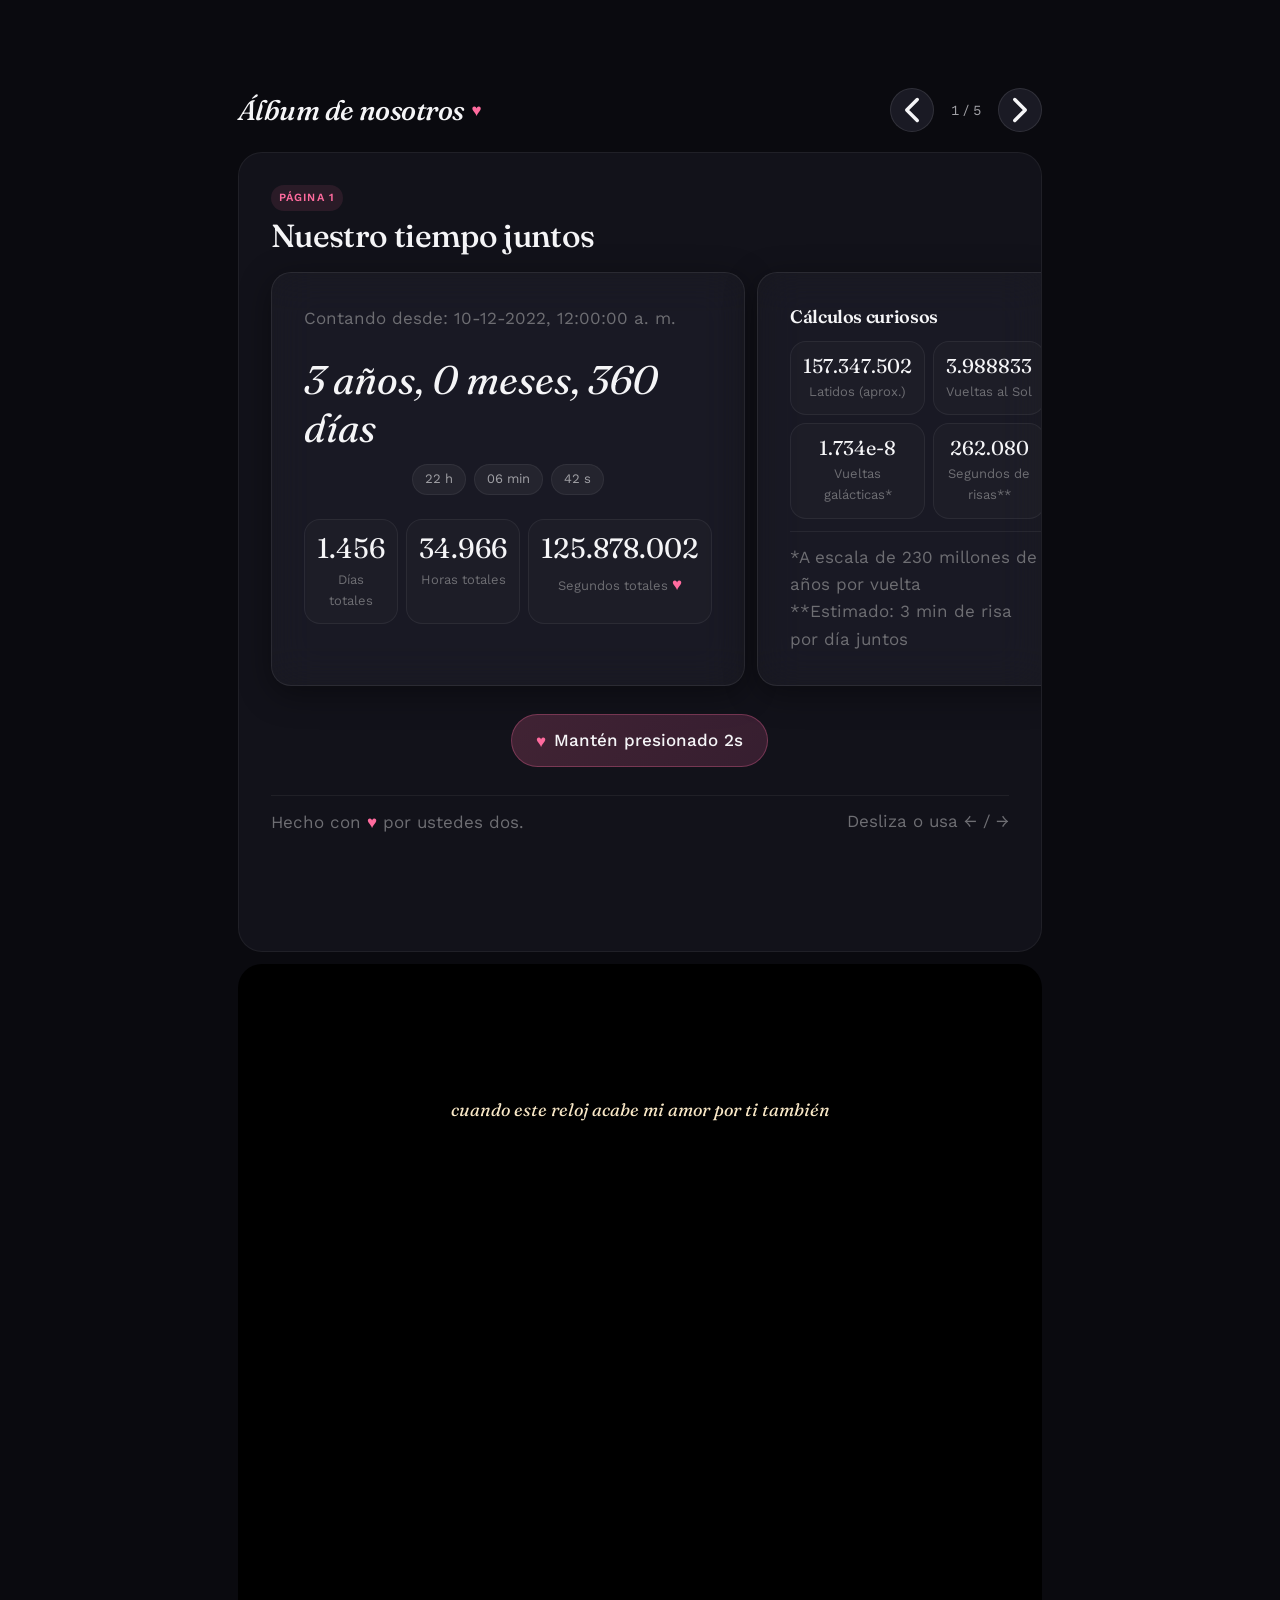
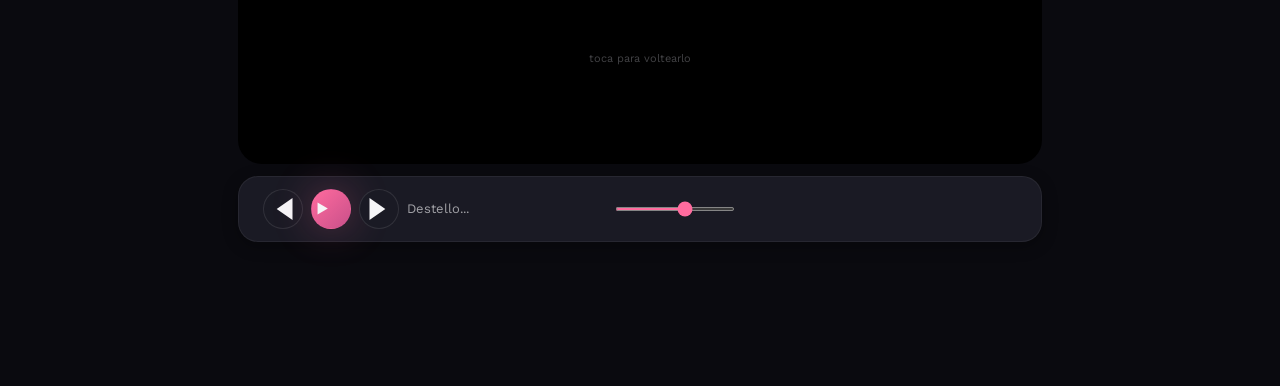
==== index.html @ 4891b89c "New" ====
<!doctype html>
<html lang="es">
<head>
  <meta charset="utf-8" />
  <meta name="viewport" content="width=device-width,initial-scale=1,viewport-fit=cover, user-scalable=no" />
  <meta name="theme-color" content="#0b0b10" />
  <meta name="apple-mobile-web-app-capable" content="yes" />
  <meta name="apple-mobile-web-app-status-bar-style" content="black-translucent" />
  <title>Álbum ♥ — Nosotros</title>
  <link rel="preconnect" href="https://fonts.googleapis.com">
  <link rel="preconnect" href="https://fonts.gstatic.com" crossorigin>
  <link href="https://fonts.googleapis.com/css2?family=Fraunces:ital,opsz,wght@0,9..144,300..700;1,9..144,300..700&family=Work+Sans:wght@300;400;500;600;700&display=swap" rel="stylesheet">
  <meta name="description" content="Álbum romántico interactivo: contador, te amo en muchos idiomas, estrellas fugaces, viaje cósmico y un reloj de arena infinito." />
  <link rel="stylesheet" href="css/style.css">
</head>
<body>
  <div class="app">
    <header class="header">
      <h1 class="header__title">Álbum de nosotros <span class="heart">♥</span></h1>
      <div class="header__nav">
        <button class="btn-icon" id="prev" aria-label="Página anterior">
          <svg viewBox="0 0 24 24" fill="none" stroke="currentColor" stroke-width="2" stroke-linecap="round" stroke-linejoin="round">
            <path d="M15 18l-6-6 6-6"/>
          </svg>
        </button>
        <span class="header__page" id="pager">1 / 5</span>
        <button class="btn-icon" id="next" aria-label="Página siguiente">
          <svg viewBox="0 0 24 24" fill="none" stroke="currentColor" stroke-width="2" stroke-linecap="round" stroke-linejoin="round">
            <path d="M9 18l6-6-6-6"/>
          </svg>
        </button>
      </div>
    </header>

    <section class="page page--active" data-page="1">
      <div class="page__content">
        <div class="page__header">
          <span class="page__badge">Página 1</span>
          <h2 class="page__heading">Nuestro tiempo juntos</h2>
        </div>

        <div class="grid grid--2">
          <div class="card card--glass card--counter">
            <div class="muted" id="since"></div>
            <div class="counter-display">
              <div class="counter-main">
                <span class="counter-number" id="line">—</span>
                <div class="counter-units" id="units"></div>
              </div>
            </div>
            <div class="stats-grid stats-grid--3">
              <div class="stat-card">
                <div class="stat-value" id="totalDays">—</div>
                <div class="stat-label">Días totales</div>
              </div>
              <div class="stat-card">
                <div class="stat-value" id="totalHours">—</div>
                <div class="stat-label">Horas totales</div>
              </div>
              <div class="stat-card">
                <div class="stat-value" id="totalSeconds">—</div>
                <div class="stat-label">Segundos totales <span class="heart">♥</span></div>
              </div>
            </div>
          </div>

          <div class="card card--glass">
            <h3 class="card__title">Cálculos curiosos</h3>
            <div class="stats-grid stats-grid--2">
              <div class="stat-card">
                <div class="stat-value stat-value--small" id="heartBeats">—</div>
                <div class="stat-label">Latidos (aprox.)</div>
              </div>
              <div class="stat-card">
                <div class="stat-value stat-value--small" id="earthOrbits">—</div>
                <div class="stat-label">Vueltas al Sol</div>
              </div>
              <div class="stat-card">
                <div class="stat-value stat-value--small" id="galaxyOrbit">—</div>
                <div class="stat-label">Vueltas galácticas*</div>
              </div>
              <div class="stat-card">
                <div class="stat-value stat-value--small" id="laughSeconds">—</div>
                <div class="stat-label">Segundos de risas**</div>
              </div>
            </div>
            <div class="card__footnote">
              <small class="muted">*A escala de 230 millones de años por vuelta</small><br>
              <small class="muted">**Estimado: 3 min de risa por día juntos</small>
            </div>
          </div>
        </div>

        <div class="secret-btn-wrapper">
          <button id="secretHeart" class="btn btn--secret">
            <span class="heart">♥</span>
            <span>Mantén presionado 2s</span>
          </button>
        </div>

        <div class="page__footer">
          <div>Hecho con <span class="heart">♥</span> por ustedes dos.</div>
          <div class="muted">Desliza o usa ← / →</div>
        </div>
      </div>
    </section>

    <div id="loveLetterModal" class="modal" aria-hidden="true" role="dialog" aria-modal="true">
      <div class="modal__backdrop" data-close></div>
      <div class="modal__dialog modal__dialog--letter" role="document">
        <button class="modal__close btn-icon" data-close aria-label="Cerrar">
          <svg viewBox="0 0 24 24" fill="none" stroke="currentColor" stroke-width="2" stroke-linecap="round" stroke-linejoin="round">
            <path d="M18 6L6 18M6 6l12 12"/>
          </svg>
        </button>
        <h2 class="modal__title">Para ti</h2>
        <div class="modal__paper modal__paper--glass">
          <p id="loveLetterText"></p>
        </div>
      </div>
    </div>

    <section class="page" data-page="2">
      <div class="page__content page__content--pastel">
        <div class="page__header">
          <span class="page__badge">Página 2</span>
          <h2 class="page__heading">Te amo en muchos idiomas <span class="heart">♥</span></h2>
        </div>

        <div class="p2-controls">
          <button class="btn btn--rain" id="toggleRain">
            <svg class="btn-icon__svg" viewBox="0 0 24 24" fill="none" stroke="currentColor" stroke-width="2" stroke-linecap="round" stroke-linejoin="round">
              <path d="M12 3s6 6.5 6 10.5a6 6 0 1 1-12 0C6 9.5 12 3 12 3z"/>
            </svg>
            <span id="toggleRainLabel">Lluvia de "Te amo"</span>
          </button>
        </div>

        <div class="visualizer" id="viz">
          <canvas id="vizCanvas"></canvas>
        </div>

        <div class="love-grid" id="loveGrid"></div>

        <h3 class="section-heading">Razones por las que te amo</h3>
        <div class="reasons-grid" id="reasons"></div>

        <div class="page__footer page__footer--centered">
          <div class="muted">Toca tarjetas para descubrir razones</div>
          <div class="muted">Siguiente → sorpresa</div>
        </div>
      </div>
    </section>

    <section class="page page--cosmic" data-page="3">
      <canvas id="scene"></canvas>
      <div class="cosmic-overlay">
        <div class="cosmic-text" id="overlayText"></div>
      </div>
      <div class="cosmic-tools">
        <button class="btn-icon btn-icon--ghost" id="btnShot" aria-label="Capturar imagen">
          <svg viewBox="0 0 24 24" fill="none" stroke="currentColor" stroke-width="2" stroke-linecap="round" stroke-linejoin="round">
            <path d="M4 8h3l1.5-2h7L17 8h3a1 1 0 0 1 1 1v9a1 1 0 0 1-1 1H4a1 1 0 0 1-1-1V9a1 1 0 0 1 1-1z"/>
            <circle cx="12" cy="13" r="3.4"/>
          </svg>
        </button>
        <button class="btn-icon btn-icon--ghost" id="btnQR" aria-label="Mostrar código QR">
          <svg viewBox="0 0 24 24" fill="none" stroke="currentColor" stroke-width="2" stroke-linecap="round" stroke-linejoin="round">
            <rect x="3" y="3" width="7" height="7" rx="1"/>
            <rect x="14" y="3" width="7" height="7" rx="1"/>
            <rect x="3" y="14" width="7" height="7" rx="1"/>
            <path d="M14 14h3v3h-3zM20 14v3M14 20h3M20 20v.01"/>
          </svg>
        </button>
      </div>
      <div class="easter-egg">
        <input id="secretWord" placeholder="palabra secreta" class="easter-input" />
        <button class="btn-icon btn-icon--ghost" id="setSecret" aria-label="Activar palabra secreta">
          <svg viewBox="0 0 24 24" fill="none" stroke="currentColor" stroke-width="2" stroke-linecap="round" stroke-linejoin="round">
            <path d="M12 2v4M12 18v4M2 12h4M18 12h4M5 5l2.8 2.8M16.2 16.2 19 19M19 5l-2.8 2.8M7.8 16.2 5 19"/>
          </svg>
        </button>
      </div>
    </section>

    <div id="qrModal" class="modal" aria-hidden="true" role="dialog" aria-modal="true">
      <div class="modal__backdrop" data-close></div>
      <div class="modal__dialog modal__dialog--qr" role="document">
        <button class="modal__close btn-icon" data-close aria-label="Cerrar">
          <svg viewBox="0 0 24 24" fill="none" stroke="currentColor" stroke-width="2" stroke-linecap="round" stroke-linejoin="round">
            <path d="M18 6L6 18M6 6l12 12"/>
          </svg>
        </button>
        <h2 class="modal__title">Comparte este amor <span class="heart">♥</span></h2>
        <img id="qrImg" alt="Código QR" class="qr-image" />
        <div class="muted qr-url" id="qrUrl"></div>
        <button class="btn btn--copy" id="copyUrl">
          <svg class="btn-icon__svg" viewBox="0 0 24 24" fill="none" stroke="currentColor" stroke-width="2" stroke-linecap="round" stroke-linejoin="round">
            <rect x="9" y="9" width="12" height="12" rx="2"/>
            <path d="M5 15V5a2 2 0 0 1 2-2h10"/>
          </svg>
          Copiar enlace
        </button>
      </div>
    </div>

    <section class="page page--hourglass" data-page="4">
      <div class="hourglass-container" id="hourglass">
        <canvas id="hgCanvas"></canvas>
        <div class="hourglass-shine"></div>
        <div class="hourglass-text hourglass-text--top">cuando este reloj acabe mi amor por ti también</div>
        <div class="hourglass-text hourglass-text--bottom" id="hgMsg2">…nunca, porque este reloj nunca parará</div>
        <div class="hourglass-hint">toca para voltearlo</div>
      </div>
    </section>

    <section class="page" data-page="5">
      <div class="page__content page__content--final">
        <div class="page__header">
          <span class="page__badge">Página 5</span>
          <h2 class="page__heading">Un mensaje para ti</h2>
        </div>
        <div class="final-card">
          <div class="final-card__content">
            <p class="final-message">Hay momentos en los que el cansancio parece ganar y el camino se siente demasiado cuesta arriba. Cuando estés en uno de esos días, lee esto: todo el esfuerzo que estás invirtiendo ahora está construyendo a la persona que serás mañana. Las tormentas y los días pesados no están ahí para detenerte, sino para demostrarte de qué estás hecha. Tómate un respiro si lo necesitas, respira profundo, pero no dejes de avanzar. Confía en tu proceso; tienes una capacidad inmensa para lograr lo que te propongas.</p>
          </div>
          <div class="final-card__actions">
            <button class="btn btn--secret" id="secretHeartFinal">
              <span class="heart">♥</span>
              <span>Volver al inicio</span>
            </button>
          </div>
        </div>
        <div class="page__footer page__footer--centered">
          <div class="muted">Este mensaje es para ti</div>
        </div>
      </div>
    </section>

    <div id="finalMessageModal" class="modal" aria-hidden="true" role="dialog" aria-modal="true">
      <div class="modal__backdrop" data-close></div>
      <div class="modal__dialog modal__dialog--final" role="document">
        <button class="modal__close btn-icon" data-close aria-label="Cerrar">
          <svg viewBox="0 0 24 24" fill="none" stroke="currentColor" stroke-width="2" stroke-linecap="round" stroke-linejoin="round">
            <path d="M18 6L6 18M6 6l12 12"/>
          </svg>
        </button>
        <h2 class="modal__title">Mensaje especial</h2>
        <div class="modal__paper modal__paper--final">
          <p id="finalMessageText"></p>
        </div>
        <div class="modal__actions">
          <button class="btn btn--secret" data-close>
            <span class="heart">♥</span>
            <span>Cerrar</span>
          </button>
        </div>
      </div>
    </div>

    <div id="player" class="player">
      <button class="btn-icon btn-icon--player" id="prevTrack" aria-label="Pista anterior">
        <svg viewBox="0 0 24 24" fill="currentColor" stroke="none">
          <path d="M6 5v14M18 5 8 12l10 7V5z"/>
        </svg>
      </button>
      <button class="btn-icon btn-icon--player btn-icon--play" id="playPause" aria-label="Reproducir"></button>
      <button class="btn-icon btn-icon--player" id="nextTrack" aria-label="Pista siguiente">
        <svg viewBox="0 0 24 24" fill="currentColor" stroke="none">
          <path d="M18 5v14M6 5l10 7-10 7V5z"/>
        </svg>
      </button>
      <span id="nowPlaying" class="player__track"></span>
      <input id="vol" type="range" min="0" max="1" step="0.01" value="0.6" aria-label="Volumen" class="player__volume" />
    </div>
  </div>

  <script src="js/app.js"></script>
</body>
</html>
---- css/style.css ----
:root {
  --bg-primary: #0a0a0f;
  --bg-secondary: #12121a;
  --bg-elevated: #1a1a24;
  --bg-card: rgba(255, 255, 255, 0.03);
  --border-subtle: rgba(255, 255, 255, 0.06);
  --border-medium: rgba(255, 255, 255, 0.1);
  --text-primary: #f5f5f7;
  --text-secondary: #a1a1a6;
  --text-muted: #6e6e73;
  --accent-rose: #ff6b9e;
  --accent-rose-light: #ff8db5;
  --accent-rose-dark: #c9508a;
  --accent-gold: #d6ad60;
  --accent-gold-light: #f3d88f;
  --accent-purple: #8b5cf6;
  --accent-teal: #2dd4bf;
  --pastel-rose: #f7cfe1;
  --pastel-cream: #fff6f0;
  --pastel-muted: #7b3a58;
  --glass-bg: rgba(255, 255, 255, 0.04);
  --glass-border: rgba(255, 255, 255, 0.08);
  --glass-blur: blur(20px) saturate(140%);
  --glass-shadow: 0 8px 32px rgba(0, 0, 0, 0.4);
  --font-display: 'Fraunces', 'Georgia', serif;
  --font-body: 'Work Sans', system-ui, -apple-system, sans-serif;
  --space-xs: 4px;
  --space-sm: 8px;
  --space-md: 12px;
  --space-lg: 16px;
  --space-xl: 24px;
  --space-2xl: 32px;
  --space-3xl: 48px;
  --radius-sm: 12px;
  --radius-md: 16px;
  --radius-lg: 20px;
  --radius-xl: 24px;
  --radius-full: 9999px;
  --shadow-sm: 0 2px 8px rgba(0, 0, 0, 0.2);
  --shadow-md: 0 4px 16px rgba(0, 0, 0, 0.3);
  --shadow-lg: 0 8px 32px rgba(0, 0, 0, 0.4);
  --shadow-glow-rose: 0 0 40px rgba(255, 107, 158, 0.3);
  --shadow-glow-gold: 0 0 40px rgba(214, 173, 96, 0.3);
  --ease-out-expo: cubic-bezier(0.16, 1, 0.3, 1);
  --ease-out-quint: cubic-bezier(0.22, 1, 0.36, 1);
  --ease-spring: cubic-bezier(0.34, 1.56, 0.64, 1);
  --ease-smooth: cubic-bezier(0.4, 0, 0.2, 1);
  --dur-fast: 0.15s;
  --dur-base: 0.3s;
  --dur-slow: 0.5s;
  --dur-slower: 0.7s;
  --player-h: 64px;
}

*, *::before, *::after {
  box-sizing: border-box;
  margin: 0;
  padding: 0;
}

html {
  -webkit-text-size-adjust: 100%;
  -webkit-tap-highlight-color: transparent;
  scroll-behavior: smooth;
}

body {
  font-family: var(--font-body);
  font-weight: 400;
  font-size: 16px;
  line-height: 1.6;
  color: var(--text-primary);
  background: var(--bg-primary);
  min-height: 100vh;
  min-height: 100dvh;
  overflow-x: hidden;
  -webkit-font-smoothing: antialiased;
  -moz-osx-font-smoothing: grayscale;
}

@media (prefers-reduced-motion: reduce) {
  *, *::before, *::after {
    animation-duration: 0.01ms !important;
    animation-iteration-count: 1 !important;
    transition-duration: 0.01ms !important;
  }
}

h1, h2, h3, h4, h5, h6 {
  font-family: var(--font-display);
  font-weight: 500;
  line-height: 1.3;
  letter-spacing: -0.02em;
}

h1 {
  font-size: clamp(24px, 5vw, 42px);
  font-style: italic;
}

h2 {
  font-size: clamp(22px, 4vw, 34px);
}

h3 {
  font-size: clamp(18px, 3vw, 22px);
}

p, small, button, input, span, div, li {
  font-size: clamp(15px, 2.5vw, 17px);
  font-family: var(--font-body);
  line-height: 1.6;
}

.heart {
  color: var(--accent-rose);
  font-family: var(--font-display);
}

.muted {
  color: var(--text-muted);
}

.app {
  width: 100%;
  max-width: 1200px;
  margin: 0 auto;
  padding: var(--space-lg);
  padding-bottom: calc(var(--player-h) + var(--space-lg) + env(safe-area-inset-bottom));
  display: flex;
  flex-direction: column;
  gap: var(--space-md);
  min-height: 100vh;
  min-height: 100dvh;
}

.header {
  display: flex;
  align-items: center;
  justify-content: space-between;
  padding: var(--space-sm) 0;
}

.header__title {
  font-size: clamp(20px, 4vw, 28px);
  font-style: italic;
  display: flex;
  align-items: center;
  gap: var(--space-sm);
}

.header__nav {
  display: flex;
  align-items: center;
  gap: var(--space-sm);
}

.header__page {
  color: var(--text-secondary);
  font-size: 14px;
  font-variant-numeric: tabular-nums;
  min-width: 48px;
  text-align: center;
}

.btn-icon {
  width: 44px;
  height: 44px;
  border-radius: var(--radius-full);
  border: 1px solid var(--border-medium);
  background: var(--bg-elevated);
  color: var(--text-primary);
  cursor: pointer;
  display: flex;
  align-items: center;
  justify-content: center;
  transition: transform var(--dur-fast) var(--ease-out-quint),
              background var(--dur-fast) var(--ease-out-quint),
              box-shadow var(--dur-fast) var(--ease-out-quint);
  will-change: transform;
  touch-action: manipulation;
}

.btn-icon:hover {
  transform: translateY(-2px);
  background: rgba(255, 255, 255, 0.08);
  box-shadow: var(--shadow-md);
}

.btn-icon:active {
  transform: scale(0.92);
  transition-duration: 0.08s;
}

.btn-icon--ghost {
  background: rgba(255, 255, 255, 0.06);
  border-color: rgba(255, 255, 255, 0.15);
}

.btn-icon--ghost:hover {
  background: rgba(255, 255, 255, 0.1);
}

.btn-icon--player {
  width: 40px;
  height: 40px;
}

.btn-icon__svg {
  width: 20px;
  height: 20px;
  display: block;
}

.btn-icon--play {
  background: linear-gradient(135deg, var(--accent-rose), var(--accent-rose-dark));
  border-color: transparent;
  box-shadow: var(--shadow-glow-rose);
}

.btn-icon--play::after {
  content: '';
  display: block;
  width: 20px;
  height: 20px;
}

.page {
  position: relative;
  border-radius: var(--radius-xl);
  background: var(--bg-secondary);
  border: 1px solid var(--border-subtle);
  padding: var(--space-lg);
  display: none;
  overflow: hidden;
  min-height: calc(100vh - 200px);
  min-height: calc(100dvh - 200px);
}

.page--active {
  display: block;
  animation: pageEnter var(--dur-slow) var(--ease-out-expo) forwards;
}

@keyframes pageEnter {
  from {
    opacity: 0;
    transform: translateY(12px) scale(0.98);
  }
  to {
    opacity: 1;
    transform: translateY(0) scale(1);
  }
}

.page__content {
  display: flex;
  flex-direction: column;
  gap: var(--space-lg);
  max-width: 100%;
}

.page__header {
  display: flex;
  flex-direction: column;
  gap: var(--space-xs);
}

.page__badge {
  display: inline-block;
  font-size: 11px;
  font-weight: 600;
  text-transform: uppercase;
  letter-spacing: 0.1em;
  color: var(--accent-rose);
  background: rgba(255, 107, 158, 0.1);
  padding: var(--space-xs) var(--space-sm);
  border-radius: var(--radius-full);
  width: fit-content;
}

.page__heading {
  font-size: clamp(22px, 5vw, 32px);
  font-weight: 500;
  color: var(--text-primary);
}

.page__footer {
  display: flex;
  justify-content: space-between;
  color: var(--text-muted);
  font-size: 13px;
  padding-top: var(--space-md);
  border-top: 1px solid var(--border-subtle);
}

.page__footer--centered {
  justify-content: center;
  gap: var(--space-md);
}

.grid {
  display: grid;
  gap: var(--space-md);
}

.grid--2 {
  grid-template-columns: 1fr;
}

@media (min-width: 600px) {
  .grid--2 {
    grid-template-columns: 1fr 1fr;
  }
}

.card {
  background: var(--glass-bg);
  backdrop-filter: var(--glass-blur);
  -webkit-backdrop-filter: var(--glass-blur);
  border: 1px solid var(--glass-border);
  border-radius: var(--radius-lg);
  padding: var(--space-lg);
  box-shadow: var(--glass-shadow);
}

.card--glass {
  background: rgba(255, 255, 255, 0.03);
}

.card__title {
  font-size: 18px;
  font-weight: 600;
  color: var(--text-primary);
  margin-bottom: var(--space-md);
}

.card__footnote {
  margin-top: var(--space-md);
  padding-top: var(--space-md);
  border-top: 1px solid var(--border-subtle);
}

.counter-display {
  display: flex;
  flex-direction: column;
  align-items: center;
  justify-content: center;
  padding: var(--space-xl) 0;
  min-height: 120px;
}

.counter-number {
  font-family: var(--font-display);
  font-style: italic;
  font-size: clamp(26px, 6vw, 40px);
  color: var(--text-primary);
  line-height: 1.2;
}

.counter-units {
  display: flex;
  gap: var(--space-sm);
  flex-wrap: wrap;
  justify-content: center;
  margin-top: var(--space-md);
}

.chip {
  font-variant-numeric: tabular-nums;
  font-size: 13px;
  background: rgba(255, 255, 255, 0.05);
  border: 1px solid var(--border-subtle);
  border-radius: var(--radius-full);
  padding: var(--space-xs) var(--space-md);
  color: var(--text-secondary);
}

.stats-grid {
  display: grid;
  gap: var(--space-sm);
}

.stats-grid--2 {
  grid-template-columns: 1fr 1fr;
}

.stats-grid--3 {
  grid-template-columns: 1fr 1fr 1fr;
}

@media (max-width: 400px) {
  .stats-grid--3 {
    grid-template-columns: 1fr;
  }
}

.stat-card {
  background: rgba(255, 255, 255, 0.02);
  border: 1px solid var(--border-subtle);
  border-radius: var(--radius-md);
  padding: var(--space-md);
  text-align: center;
  transition: transform var(--dur-fast) var(--ease-out-quint),
              background var(--dur-fast) var(--ease-out-quint);
}

.stat-card:hover {
  transform: translateY(-2px);
  background: rgba(255, 255, 255, 0.04);
}

.stat-value {
  font-family: var(--font-display);
  font-size: clamp(20px, 4vw, 28px);
  font-variant-numeric: tabular-nums;
  color: var(--text-primary);
  line-height: 1.2;
}

.stat-value--small {
  font-size: clamp(16px, 3vw, 20px);
}

.stat-label {
  font-size: 13px;
  color: var(--text-muted);
  margin-top: var(--space-xs);
}

.secret-btn-wrapper {
  display: flex;
  justify-content: center;
  padding: var(--space-md) 0;
}

.btn {
  border: none;
  border-radius: var(--radius-full);
  padding: var(--space-md) var(--space-xl);
  font-family: var(--font-body);
  font-weight: 500;
  font-size: 15px;
  cursor: pointer;
  display: inline-flex;
  align-items: center;
  justify-content: center;
  gap: var(--space-sm);
  transition: transform var(--dur-fast) var(--ease-out-quint),
              box-shadow var(--dur-fast) var(--ease-out-quint),
              background var(--dur-fast) var(--ease-out-quint);
  will-change: transform;
  touch-action: manipulation;
  user-select: none;
}

.btn--secret {
  background: linear-gradient(135deg, rgba(255, 107, 158, 0.2), rgba(201, 80, 138, 0.2));
  border: 1px solid rgba(255, 107, 158, 0.3);
  color: var(--text-primary);
  padding: var(--space-md) var(--space-xl);
  min-height: 48px;
}

.btn--secret:hover {
  transform: translateY(-2px);
  box-shadow: var(--shadow-glow-rose);
  background: linear-gradient(135deg, rgba(255, 107, 158, 0.3), rgba(201, 80, 138, 0.3));
}

.btn--secret:active {
  transform: scale(0.96);
  transition-duration: 0.08s;
}

.btn--rain {
  background: rgba(255, 255, 255, 0.08);
  border: 1px solid var(--border-medium);
  color: var(--pastel-muted);
  padding: var(--space-sm) var(--space-lg);
  min-height: 44px;
}

.btn--rain:hover {
  background: rgba(255, 255, 255, 0.12);
}

.btn--copy {
  background: linear-gradient(135deg, var(--accent-rose), var(--accent-rose-dark));
  color: white;
  border: none;
  padding: var(--space-sm) var(--space-lg);
  min-height: 44px;
  box-shadow: var(--shadow-glow-rose);
}

.btn--copy:hover {
  transform: translateY(-2px);
  box-shadow: 0 0 50px rgba(255, 107, 158, 0.4);
}

.modal {
  position: fixed;
  inset: 0;
  display: flex;
  align-items: center;
  justify-content: center;
  z-index: 100;
  padding: var(--space-md);
  opacity: 0;
  visibility: hidden;
  pointer-events: none;
  transition: opacity var(--dur-base) var(--ease-out-quint),
              visibility 0s linear var(--dur-base);
}

.modal.show {
  opacity: 1;
  visibility: visible;
  pointer-events: auto;
  transition: opacity var(--dur-base) var(--ease-out-quint),
              visibility 0s linear 0s;
}

.modal__backdrop {
  position: absolute;
  inset: 0;
  background: rgba(0, 0, 0, 0.7);
  backdrop-filter: blur(8px);
  -webkit-backdrop-filter: blur(8px);
}

.modal__dialog {
  position: relative;
  width: 100%;
  max-width: 420px;
  max-height: 85vh;
  max-height: 85dvh;
  overflow: auto;
  background: var(--bg-elevated);
  border: 1px solid var(--border-medium);
  border-radius: var(--radius-xl);
  padding: var(--space-xl);
  box-shadow: var(--shadow-lg);
  transform: translateY(20px) scale(0.95);
  opacity: 0;
  transition: transform var(--dur-base) var(--ease-spring),
              opacity var(--dur-base) var(--ease-out-quint);
}

.modal.show .modal__dialog {
  transform: translateY(0) scale(1);
  opacity: 1;
}

.modal__close {
  position: absolute;
  top: var(--space-md);
  right: var(--space-md);
  width: 36px;
  height: 36px;
  background: rgba(255, 255, 255, 0.05);
  border: 1px solid var(--border-subtle);
}

.modal__title {
  font-size: 26px;
  font-weight: 500;
  text-align: center;
  margin-bottom: var(--space-lg);
  padding-right: 32px;
}

.modal__paper {
  margin-top: var(--space-md);
  padding: var(--space-xl);
  color: #2a2020;
  background: linear-gradient(135deg, #fff6f0, #fce4ec);
  border-radius: var(--radius-md);
  border: 1px solid rgba(255, 255, 255, 0.5);
  box-shadow: inset 0 1px 0 rgba(255, 255, 255, 0.6),
              0 4px 20px rgba(0, 0, 0, 0.15);
  font-family: var(--font-display);
  font-size: clamp(16px, 2.5vw, 19px);
  line-height: 1.7;
}

.modal__paper p {
  white-space: pre-wrap;
}

.modal__paper--final {
  background: linear-gradient(135deg, #f0f4ff, #e8ecf8);
  border-color: rgba(139, 92, 246, 0.3);
  color: #1a1a2e;
}

.modal__actions {
  margin-top: var(--space-xl);
  display: flex;
  justify-content: center;
}

.page__content--pastel {
  background: linear-gradient(180deg, var(--pastel-rose) 0%, var(--pastel-cream) 100%);
  border-color: rgba(123, 58, 88, 0.15);
}

.page__content--pastel .page__heading {
  color: var(--pastel-muted);
}

.page__content--pastel .page__badge {
  background: rgba(123, 58, 88, 0.1);
  color: var(--pastel-muted);
}

.page__content--pastel .page__footer {
  border-color: rgba(123, 58, 88, 0.1);
}

.page__content--final {
  background: linear-gradient(180deg, var(--bg-secondary) 0%, var(--bg-primary) 100%);
  border-color: rgba(139, 92, 246, 0.2);
}

.page__content--final .page__heading {
  color: var(--accent-purple);
}

.page__content--final .page__badge {
  background: rgba(139, 92, 246, 0.15);
  color: var(--accent-purple);
}

.page__content--final .page__footer {
  border-color: rgba(139, 92, 246, 0.15);
}

.p2-controls {
  display: flex;
  justify-content: center;
  padding: var(--space-sm) 0;
}

.visualizer {
  width: 100%;
  height: 60px;
  background: rgba(255, 255, 255, 0.4);
  border-radius: var(--radius-md);
  overflow: hidden;
  border: 1px solid rgba(123, 58, 88, 0.1);
  margin: 0;
}

.visualizer canvas {
  width: 100%;
  height: 100%;
  display: block;
}

.love-grid {
  display: grid;
  gap: var(--space-sm);
  grid-template-columns: repeat(3, 1fr);
  padding: 0;
}

@media (min-width: 400px) {
  .love-grid {
    grid-template-columns: repeat(4, 1fr);
  }
}

@media (min-width: 500px) {
  .love-grid {
    grid-template-columns: repeat(6, 1fr);
  }
}

.love {
  background: rgba(255, 255, 255, 0.6);
  border: 1px solid rgba(123, 58, 88, 0.1);
  backdrop-filter: blur(4px);
  -webkit-backdrop-filter: blur(4px);
  padding: var(--space-md) var(--space-sm);
  border-radius: var(--radius-md);
  text-align: center;
  color: var(--pastel-muted);
  font-weight: 600;
  cursor: pointer;
  transition: transform var(--dur-fast) var(--ease-out-quint),
              box-shadow var(--dur-fast) var(--ease-out-quint),
              background var(--dur-fast) var(--ease-out-quint);
  will-change: transform;
  min-height: 52px;
  display: flex;
  flex-direction: column;
  align-items: center;
  justify-content: center;
  gap: 2px;
  touch-action: manipulation;
}

.love:hover {
  transform: translateY(-3px);
  box-shadow: 0 8px 20px rgba(123, 58, 88, 0.15);
  background: rgba(255, 255, 255, 0.75);
}

.love:active {
  transform: scale(0.95);
  transition-duration: 0.08s;
}

.love small {
  display: block;
  color: var(--pastel-muted);
  font-weight: 500;
  font-size: 11px;
  opacity: 0.7;
}

.section-heading {
  font-size: 18px;
  font-weight: 500;
  color: var(--pastel-muted);
  margin-top: var(--space-md);
}

.reasons-grid {
  display: grid;
  gap: var(--space-sm);
  grid-template-columns: 1fr;
  padding: 0;
}

@media (min-width: 500px) {
  .reasons-grid {
    grid-template-columns: 1fr 1fr;
  }
}

.reason {
  background: rgba(255, 255, 255, 0.7);
  border: 1px solid rgba(123, 58, 88, 0.08);
  padding: var(--space-md) var(--space-lg);
  border-radius: var(--radius-md);
  color: var(--pastel-muted);
  font-size: 15px;
  animation: reasonEnter var(--dur-base) var(--ease-out-expo) forwards;
  opacity: 0;
}

@keyframes reasonEnter {
  from {
    opacity: 0;
    transform: translateY(8px);
  }
  to {
    opacity: 1;
    transform: translateY(0);
  }
}

.rain-drop {
  position: fixed;
  top: -40px;
  z-index: 50;
  pointer-events: none;
  color: var(--pastel-muted);
  font-family: var(--font-display);
  font-style: italic;
  will-change: transform, opacity;
}

.page--cosmic {
  background: #000;
  border-color: transparent;
  padding: 0;
  overflow: hidden;
}

.page--cosmic .page__content {
  display: none;
}

#scene {
  position: absolute;
  inset: 0;
  width: 100%;
  height: 100%;
  display: block;
}

.cosmic-overlay {
  position: absolute;
  inset: 0;
  display: flex;
  align-items: center;
  justify-content: center;
  text-align: center;
  padding: var(--space-xl);
  pointer-events: none;
}

.cosmic-text {
  font-family: var(--font-display);
  font-style: italic;
  font-size: clamp(18px, 5vw, 32px);
  line-height: 1.3;
  color: white;
  text-shadow: 0 2px 20px rgba(0, 0, 0, 0.6);
  opacity: 0;
  transform: translateY(8px);
  transition: opacity var(--dur-slower) var(--ease-out-expo),
              transform var(--dur-slower) var(--ease-out-expo);
  will-change: opacity, transform;
}

.cosmic-text.show {
  opacity: 1;
  transform: translateY(0);
}

.cosmic-tools {
  position: absolute;
  right: var(--space-md);
  bottom: var(--space-md);
  display: flex;
  gap: var(--space-sm);
  z-index: 10;
}

.easter-egg {
  position: absolute;
  left: var(--space-md);
  bottom: var(--space-md);
  z-index: 10;
  display: flex;
  gap: var(--space-sm);
  align-items: center;
  max-width: 60vw;
}

.easter-input {
  font-family: var(--font-body);
  font-size: 14px;
  padding: var(--space-sm) var(--space-md);
  border-radius: var(--radius-sm);
  border: 1px solid rgba(255, 255, 255, 0.2);
  background: rgba(0, 0, 0, 0.4);
  color: white;
  width: 100px;
  min-width: 0;
  outline: none;
  transition: border-color var(--dur-fast) var(--ease-out-quint);
}

.easter-input:focus {
  border-color: var(--accent-rose);
}

.page--hourglass {
  background: #000;
  border-color: transparent;
  padding: 0;
  display: flex;
  align-items: center;
  justify-content: center;
  perspective: 1200px;
  overflow: hidden;
}

.page--hourglass .page__content {
  display: none;
}

.hourglass-container {
  position: relative;
  width: min(420px, 85vw);
  height: min(560px, 68vh);
  transform-style: preserve-3d;
  touch-action: manipulation;
  cursor: pointer;
  transform: rotateX(0deg) rotateZ(0deg) translate3d(0, 0, 0) scale(1);
  transition: transform 0.85s var(--ease-spring);
  will-change: transform;
}

.hourglass-container.pulse {
  transform: rotateX(0deg) rotateZ(0deg) translate3d(0, 0, 0) scale(1.02);
}

.hourglass-shine {
  position: absolute;
  inset: -10%;
  pointer-events: none;
  overflow: hidden;
  border-radius: var(--radius-xl);
}

.hourglass-shine::before {
  content: '';
  position: absolute;
  top: 0;
  left: -60%;
  width: 60%;
  height: 100%;
  background: linear-gradient(120deg, transparent 0%, rgba(255, 255, 255, 0.25) 45%, transparent 100%);
  mix-blend-mode: soft-light;
  animation: shineSweep 8s var(--ease-in-out-quint) infinite;
  will-change: transform;
}

@keyframes shineSweep {
  from { transform: translate3d(0, 0, 0); }
  to { transform: translate3d(280%, 0, 0); }
}

.hourglass-text {
  position: absolute;
  width: 100%;
  text-align: center;
  left: 0;
  padding: 0 var(--space-lg);
  font-family: var(--font-display);
  font-style: italic;
  font-size: clamp(14px, 3vw, 18px);
  pointer-events: none;
}

.hourglass-text--top {
  top: 12px;
  color: #f8e7c6;
  text-shadow: 0 2px 12px rgba(0, 0, 0, 0.6);
}

.hourglass-text--bottom {
  bottom: 12px;
  color: #f8e7c6;
  text-shadow: 0 2px 12px rgba(0, 0, 0, 0.6);
  opacity: 0;
  transform: translateY(6px);
  transition: opacity var(--dur-slower) var(--ease-out-expo),
              transform var(--dur-slower) var(--ease-out-expo);
  will-change: opacity, transform;
}

.hourglass-text--bottom.show {
  opacity: 1;
  transform: translateY(0);
}

.hourglass-hint {
  position: absolute;
  left: 50%;
  bottom: -24px;
  transform: translateX(-50%);
  font-size: 11px;
  color: var(--text-muted);
  white-space: nowrap;
  opacity: 0.6;
  pointer-events: none;
}

.player {
  display: flex;
  align-items: center;
  gap: var(--space-sm);
  background: var(--bg-elevated);
  border: 1px solid var(--border-subtle);
  border-radius: var(--radius-full);
  padding: var(--space-sm) var(--space-md);
  box-shadow: var(--shadow-md);
}

.player__track {
  flex: 1;
  min-width: 0;
  max-width: 120px;
  overflow: hidden;
  text-overflow: ellipsis;
  white-space: nowrap;
  font-size: 13px;
  color: var(--text-secondary);
}

.player__volume {
  width: 80px;
  accent-color: var(--accent-rose);
  cursor: pointer;
  height: 4px;
}

.final-card {
  background: var(--glass-bg);
  backdrop-filter: var(--glass-blur);
  -webkit-backdrop-filter: var(--glass-blur);
  border: 1px solid rgba(139, 92, 246, 0.2);
  border-radius: var(--radius-xl);
  padding: var(--space-2xl);
  box-shadow: var(--glass-shadow), 0 0 60px rgba(139, 92, 246, 0.1);
  max-width: 700px;
  margin: 0 auto;
  width: 100%;
}

.final-card__content {
  margin-bottom: var(--space-xl);
}

.final-message {
  font-family: var(--font-display);
  font-size: clamp(17px, 2.5vw, 20px);
  line-height: 1.8;
  color: var(--text-primary);
  text-align: center;
}

.final-card__actions {
  display: flex;
  justify-content: center;
}

.qr-image {
  width: 100%;
  max-width: 300px;
  height: auto;
  aspect-ratio: 1/1;
  background: #fff;
  border-radius: var(--radius-md);
  display: block;
  margin: 0 auto;
}

.qr-url {
  text-align: center;
  margin-top: var(--space-md);
  word-break: break-all;
}

@media (min-width: 768px) {
  .app {
    max-width: 800px;
    padding: var(--space-2xl);
    padding-bottom: calc(var(--player-h) + var(--space-2xl) + env(safe-area-inset-bottom));
  }

  .page {
    padding: var(--space-xl);
    min-height: 700px;
  }

  .card {
    padding: var(--space-xl);
  }

  .player {
    border-radius: var(--radius-lg);
    padding: var(--space-md) var(--space-xl);
  }

  .player__volume {
    width: 120px;
  }

  .player__track {
    max-width: 200px;
  }

  .final-card {
    padding: var(--space-3xl);
    max-width: 800px;
  }

  .final-message {
    font-size: clamp(18px, 2vw, 22px);
  }
}

@media (min-width: 1024px) {
  .app {
    max-width: 900px;
    padding: var(--space-3xl);
    padding-bottom: calc(var(--player-h) + var(--space-3xl) + env(safe-area-inset-bottom));
    margin-top: var(--space-2xl);
    margin-bottom: var(--space-2xl);
  }

  .page {
    padding: var(--space-2xl);
    min-height: 800px;
  }

  .card {
    padding: var(--space-2xl);
  }

  .final-card {
    padding: var(--space-3xl) var(--space-2xl);
    max-width: 900px;
  }
}

@media (max-width: 480px) {
  .app {
    padding: var(--space-sm);
    padding-bottom: calc(var(--player-h) + var(--space-md) + env(safe-area-inset-bottom));
  }

  .page {
    padding: var(--space-md);
    border-radius: var(--radius-lg);
  }

  .card {
    padding: var(--space-md);
  }

  .btn-icon {
    width: 40px;
    height: 40px;
  }

  .player {
    border-radius: 0;
    border: none;
    border-top: 1px solid var(--border-subtle);
    background: rgba(18, 18, 26, 0.92);
    backdrop-filter: blur(14px) saturate(140%);
    box-shadow: 0 -4px 20px rgba(0, 0, 0, 0.3);
    padding: var(--space-sm) var(--space-md);
    padding-bottom: calc(var(--space-sm) + env(safe-area-inset-bottom));
  }

  .player__volume {
    width: 60px;
  }

  .player__track {
    max-width: 30vw;
  }

  .final-card {
    padding: var(--space-xl);
    border-radius: var(--radius-lg);
  }
}

@media (max-width: 380px) {
  .love-grid {
    grid-template-columns: repeat(3, 1fr);
  }

  .stat-card {
    padding: var(--space-sm);
  }

  .stat-value {
    font-size: 16px;
  }
}
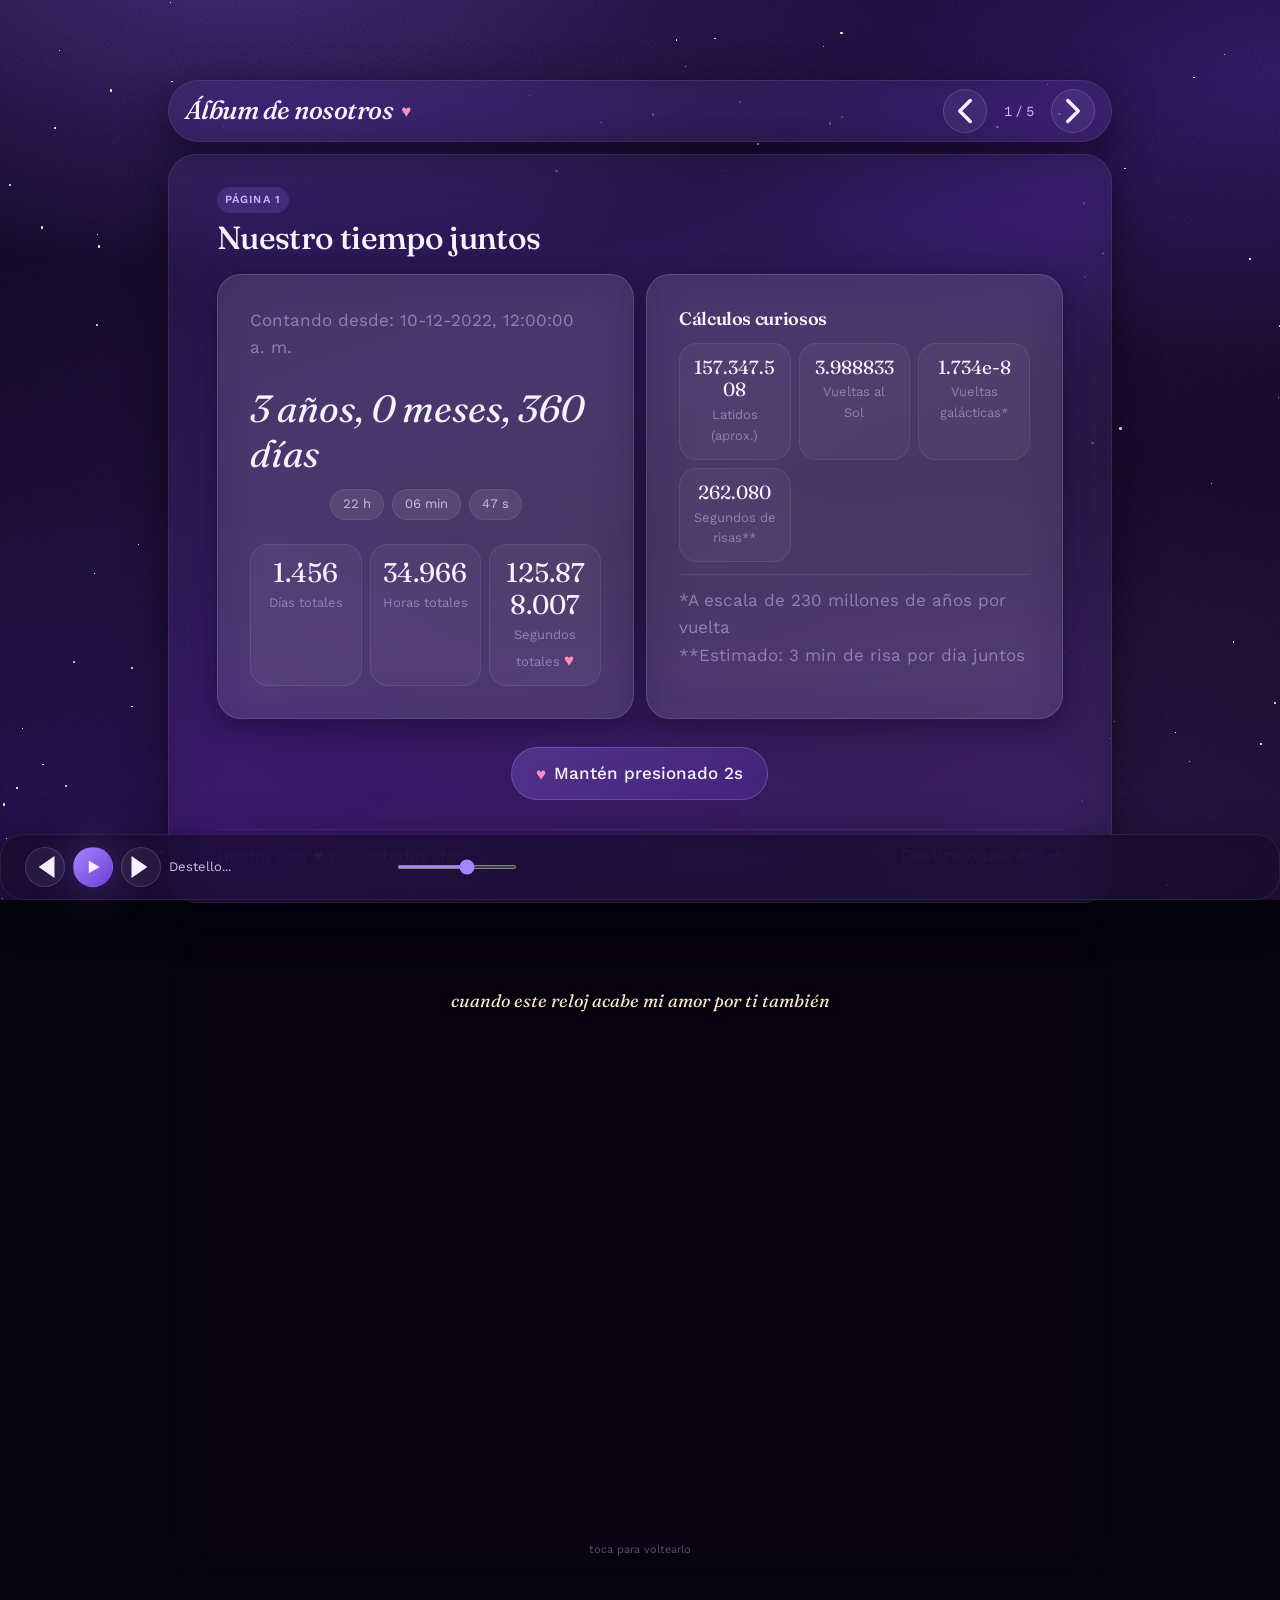
==== commit 119c8927: "add" ====
--- a/index.html
+++ b/index.html
@@ -3,7 +3,7 @@
 <head>
   <meta charset="utf-8" />
   <meta name="viewport" content="width=device-width,initial-scale=1,viewport-fit=cover, user-scalable=no" />
-  <meta name="theme-color" content="#0b0b10" />
+  <meta name="theme-color" content="#0c0620" />
   <meta name="apple-mobile-web-app-capable" content="yes" />
   <meta name="apple-mobile-web-app-status-bar-style" content="black-translucent" />
   <title>Álbum ♥ — Nosotros</title>
@@ -14,6 +14,8 @@
   <link rel="stylesheet" href="css/style.css">
 </head>
 <body>
+  <div id="starfield"></div>
+
   <div class="app">
     <header class="header">
       <h1 class="header__title">Álbum de nosotros <span class="heart">♥</span></h1>
@@ -121,7 +123,7 @@
     </div>
 
     <section class="page" data-page="2">
-      <div class="page__content page__content--pastel">
+      <div class="page__content">
         <div class="page__header">
           <span class="page__badge">Página 2</span>
           <h2 class="page__heading">Te amo en muchos idiomas <span class="heart">♥</span></h2>
@@ -173,14 +175,15 @@
           </svg>
         </button>
       </div>
-      <div class="easter-egg">
-        <input id="secretWord" placeholder="palabra secreta" class="easter-input" />
-        <button class="btn-icon btn-icon--ghost" id="setSecret" aria-label="Activar palabra secreta">
+      <form class="secret-phrase" id="secretForm" autocomplete="off">
+        <input id="secretWord" placeholder="palabra secreta" class="secret-input" aria-label="Escribe la palabra secreta" />
+        <button type="submit" class="btn-icon btn-icon--ghost" id="setSecret" aria-label="Verificar palabra secreta">
           <svg viewBox="0 0 24 24" fill="none" stroke="currentColor" stroke-width="2" stroke-linecap="round" stroke-linejoin="round">
             <path d="M12 2v4M12 18v4M2 12h4M18 12h4M5 5l2.8 2.8M16.2 16.2 19 19M19 5l-2.8 2.8M7.8 16.2 5 19"/>
           </svg>
         </button>
-      </div>
+        <div class="secret-feedback" id="secretFeedback"></div>
+      </form>
     </section>
 
     <div id="qrModal" class="modal" aria-hidden="true" role="dialog" aria-modal="true">
@@ -257,24 +260,24 @@
         </div>
       </div>
     </div>
-
-    <div id="player" class="player">
-      <button class="btn-icon btn-icon--player" id="prevTrack" aria-label="Pista anterior">
-        <svg viewBox="0 0 24 24" fill="currentColor" stroke="none">
-          <path d="M6 5v14M18 5 8 12l10 7V5z"/>
-        </svg>
-      </button>
-      <button class="btn-icon btn-icon--player btn-icon--play" id="playPause" aria-label="Reproducir"></button>
-      <button class="btn-icon btn-icon--player" id="nextTrack" aria-label="Pista siguiente">
-        <svg viewBox="0 0 24 24" fill="currentColor" stroke="none">
-          <path d="M18 5v14M6 5l10 7-10 7V5z"/>
-        </svg>
-      </button>
-      <span id="nowPlaying" class="player__track"></span>
-      <input id="vol" type="range" min="0" max="1" step="0.01" value="0.6" aria-label="Volumen" class="player__volume" />
-    </div>
+  </div>
+
+  <div id="player" class="player">
+    <button class="btn-icon btn-icon--player" id="prevTrack" aria-label="Pista anterior">
+      <svg viewBox="0 0 24 24" fill="currentColor" stroke="none">
+        <path d="M6 5v14M18 5 8 12l10 7V5z"/>
+      </svg>
+    </button>
+    <button class="btn-icon btn-icon--player btn-icon--play" id="playPause" aria-label="Reproducir"></button>
+    <button class="btn-icon btn-icon--player" id="nextTrack" aria-label="Pista siguiente">
+      <svg viewBox="0 0 24 24" fill="currentColor" stroke="none">
+        <path d="M18 5v14M6 5l10 7-10 7V5z"/>
+      </svg>
+    </button>
+    <span id="nowPlaying" class="player__track"></span>
+    <input id="vol" type="range" min="0" max="1" step="0.01" value="0.6" aria-label="Volumen" class="player__volume" />
   </div>
 
   <script src="js/app.js"></script>
 </body>
-</html>+</html>
--- a/css/style.css
+++ b/css/style.css
@@ -1,27 +1,23 @@
 :root {
-  --bg-primary: #0a0a0f;
-  --bg-secondary: #12121a;
-  --bg-elevated: #1a1a24;
-  --bg-card: rgba(255, 255, 255, 0.03);
-  --border-subtle: rgba(255, 255, 255, 0.06);
-  --border-medium: rgba(255, 255, 255, 0.1);
-  --text-primary: #f5f5f7;
-  --text-secondary: #a1a1a6;
-  --text-muted: #6e6e73;
-  --accent-rose: #ff6b9e;
-  --accent-rose-light: #ff8db5;
-  --accent-rose-dark: #c9508a;
-  --accent-gold: #d6ad60;
-  --accent-gold-light: #f3d88f;
-  --accent-purple: #8b5cf6;
-  --accent-teal: #2dd4bf;
-  --pastel-rose: #f7cfe1;
-  --pastel-cream: #fff6f0;
-  --pastel-muted: #7b3a58;
-  --glass-bg: rgba(255, 255, 255, 0.04);
-  --glass-border: rgba(255, 255, 255, 0.08);
-  --glass-blur: blur(20px) saturate(140%);
-  --glass-shadow: 0 8px 32px rgba(0, 0, 0, 0.4);
+  --bg-void: #06040c;
+  --bg-deep: #120a24;
+  --bg-mid: #1d1038;
+  --bg-elevated: rgba(255, 255, 255, 0.06);
+  --glass-bg: rgba(255, 255, 255, 0.055);
+  --glass-bg-strong: rgba(255, 255, 255, 0.09);
+  --glass-border: rgba(255, 255, 255, 0.14);
+  --glass-border-soft: rgba(255, 255, 255, 0.08);
+  --glass-blur: blur(26px) saturate(160%);
+  --glass-shadow: 0 12px 40px rgba(5, 2, 15, 0.55);
+  --text-primary: #f6f3ff;
+  --text-secondary: #c9bfe8;
+  --text-muted: #8f81b8;
+  --accent-violet: #a684ff;
+  --accent-violet-light: #cab6ff;
+  --accent-violet-dark: #6d3fd6;
+  --accent-rose: #ff8fc0;
+  --accent-rose-dark: #d95f9a;
+  --accent-gold: #f3d88f;
   --font-display: 'Fraunces', 'Georgia', serif;
   --font-body: 'Work Sans', system-ui, -apple-system, sans-serif;
   --space-xs: 4px;
@@ -32,24 +28,20 @@
   --space-2xl: 32px;
   --space-3xl: 48px;
   --radius-sm: 12px;
-  --radius-md: 16px;
-  --radius-lg: 20px;
-  --radius-xl: 24px;
+  --radius-md: 18px;
+  --radius-lg: 24px;
+  --radius-xl: 28px;
   --radius-full: 9999px;
-  --shadow-sm: 0 2px 8px rgba(0, 0, 0, 0.2);
-  --shadow-md: 0 4px 16px rgba(0, 0, 0, 0.3);
-  --shadow-lg: 0 8px 32px rgba(0, 0, 0, 0.4);
-  --shadow-glow-rose: 0 0 40px rgba(255, 107, 158, 0.3);
-  --shadow-glow-gold: 0 0 40px rgba(214, 173, 96, 0.3);
+  --shadow-glow-violet: 0 0 44px rgba(166, 132, 255, 0.35);
+  --shadow-glow-rose: 0 0 40px rgba(255, 143, 192, 0.3);
   --ease-out-expo: cubic-bezier(0.16, 1, 0.3, 1);
   --ease-out-quint: cubic-bezier(0.22, 1, 0.36, 1);
   --ease-spring: cubic-bezier(0.34, 1.56, 0.64, 1);
-  --ease-smooth: cubic-bezier(0.4, 0, 0.2, 1);
   --dur-fast: 0.15s;
   --dur-base: 0.3s;
   --dur-slow: 0.5s;
   --dur-slower: 0.7s;
-  --player-h: 64px;
+  --player-h: 68px;
 }
 
 *, *::before, *::after {
@@ -70,12 +62,31 @@
   font-size: 16px;
   line-height: 1.6;
   color: var(--text-primary);
-  background: var(--bg-primary);
   min-height: 100vh;
   min-height: 100dvh;
   overflow-x: hidden;
   -webkit-font-smoothing: antialiased;
   -moz-osx-font-smoothing: grayscale;
+  background-color: var(--bg-void);
+  background-image:
+    radial-gradient(ellipse 90% 60% at 18% -6%, rgba(140, 90, 255, 0.35), transparent 60%),
+    radial-gradient(ellipse 80% 55% at 100% 8%, rgba(90, 40, 190, 0.32), transparent 60%),
+    radial-gradient(ellipse 90% 70% at 12% 100%, rgba(60, 20, 130, 0.4), transparent 65%),
+    radial-gradient(ellipse 110% 80% at 90% 100%, rgba(120, 60, 220, 0.22), transparent 60%),
+    linear-gradient(160deg, #0c0620 0%, #170b30 42%, #12081f 78%, #08040f 100%);
+  background-attachment: fixed;
+}
+
+body::before {
+  content: '';
+  position: fixed;
+  inset: 0;
+  z-index: 0;
+  pointer-events: none;
+  opacity: 0.5;
+  mix-blend-mode: soft-light;
+  background-image: url("data:image/svg+xml;utf8,<svg xmlns='http://www.w3.org/2000/svg' width='140' height='140'><filter id='n'><feTurbulence type='fractalNoise' baseFrequency='0.85' numOctaves='2' stitchTiles='stitch'/></filter><rect width='100%25' height='100%25' filter='url(%23n)'/></svg>");
+  background-size: 180px 180px;
 }
 
 @media (prefers-reduced-motion: reduce) {
@@ -119,6 +130,41 @@
 
 .muted {
   color: var(--text-muted);
+}
+
+#starfield {
+  position: fixed;
+  inset: 0;
+  z-index: 0;
+  overflow: hidden;
+  pointer-events: none;
+}
+
+.star {
+  position: absolute;
+  border-radius: 50%;
+  background: #ffffff;
+  will-change: opacity;
+  animation-name: twinkle;
+  animation-timing-function: ease-in-out;
+  animation-iteration-count: infinite;
+}
+
+@keyframes twinkle {
+  0%, 100% { opacity: var(--tw-min, 0.2); }
+  50% { opacity: var(--tw-max, 0.9); }
+}
+
+.shooting-star {
+  position: absolute;
+  top: 0;
+  left: 0;
+  width: 160px;
+  height: 2px;
+  border-radius: var(--radius-full);
+  background: linear-gradient(90deg, rgba(255,255,255,0) 0%, rgba(210,195,255,0.9) 65%, #ffffff 100%);
+  will-change: transform, opacity;
+  pointer-events: none;
 }
 
 .app {
@@ -132,27 +178,39 @@
   gap: var(--space-md);
   min-height: 100vh;
   min-height: 100dvh;
+  position: relative;
+  z-index: 1;
 }
 
 .header {
   display: flex;
   align-items: center;
   justify-content: space-between;
-  padding: var(--space-sm) 0;
+  gap: var(--space-md);
+  padding: var(--space-sm) var(--space-lg);
+  background: var(--glass-bg);
+  backdrop-filter: var(--glass-blur);
+  -webkit-backdrop-filter: var(--glass-blur);
+  border: 1px solid var(--glass-border-soft);
+  border-radius: var(--radius-full);
+  box-shadow: var(--glass-shadow);
 }
 
 .header__title {
-  font-size: clamp(20px, 4vw, 28px);
+  font-size: clamp(18px, 4vw, 26px);
   font-style: italic;
   display: flex;
   align-items: center;
   gap: var(--space-sm);
+  min-width: 0;
+  overflow-wrap: anywhere;
 }
 
 .header__nav {
   display: flex;
   align-items: center;
   gap: var(--space-sm);
+  flex-shrink: 0;
 }
 
 .header__page {
@@ -167,8 +225,8 @@
   width: 44px;
   height: 44px;
   border-radius: var(--radius-full);
-  border: 1px solid var(--border-medium);
-  background: var(--bg-elevated);
+  border: 1px solid var(--glass-border);
+  background: rgba(255, 255, 255, 0.06);
   color: var(--text-primary);
   cursor: pointer;
   display: flex;
@@ -179,12 +237,13 @@
               box-shadow var(--dur-fast) var(--ease-out-quint);
   will-change: transform;
   touch-action: manipulation;
+  flex-shrink: 0;
 }
 
 .btn-icon:hover {
   transform: translateY(-2px);
-  background: rgba(255, 255, 255, 0.08);
-  box-shadow: var(--shadow-md);
+  background: rgba(255, 255, 255, 0.12);
+  box-shadow: var(--glass-shadow);
 }
 
 .btn-icon:active {
@@ -193,12 +252,12 @@
 }
 
 .btn-icon--ghost {
-  background: rgba(255, 255, 255, 0.06);
-  border-color: rgba(255, 255, 255, 0.15);
+  background: rgba(255, 255, 255, 0.08);
+  border-color: rgba(255, 255, 255, 0.18);
 }
 
 .btn-icon--ghost:hover {
-  background: rgba(255, 255, 255, 0.1);
+  background: rgba(255, 255, 255, 0.14);
 }
 
 .btn-icon--player {
@@ -209,32 +268,36 @@
 .btn-icon__svg {
   width: 20px;
   height: 20px;
+  display: flex;
+  align-items: center;
+  justify-content: center;
+}
+
+.btn-icon__svg svg {
+  width: 100%;
+  height: 100%;
   display: block;
 }
 
 .btn-icon--play {
-  background: linear-gradient(135deg, var(--accent-rose), var(--accent-rose-dark));
+  background: linear-gradient(135deg, var(--accent-violet), var(--accent-violet-dark));
   border-color: transparent;
-  box-shadow: var(--shadow-glow-rose);
-}
-
-.btn-icon--play::after {
-  content: '';
-  display: block;
-  width: 20px;
-  height: 20px;
+  box-shadow: var(--shadow-glow-violet);
 }
 
 .page {
   position: relative;
   border-radius: var(--radius-xl);
-  background: var(--bg-secondary);
-  border: 1px solid var(--border-subtle);
+  background: var(--glass-bg);
+  backdrop-filter: var(--glass-blur);
+  -webkit-backdrop-filter: var(--glass-blur);
+  border: 1px solid var(--glass-border-soft);
   padding: var(--space-lg);
   display: none;
   overflow: hidden;
-  min-height: calc(100vh - 200px);
-  min-height: calc(100dvh - 200px);
+  min-height: calc(100vh - 210px);
+  min-height: calc(100dvh - 210px);
+  box-shadow: var(--glass-shadow);
 }
 
 .page--active {
@@ -258,12 +321,14 @@
   flex-direction: column;
   gap: var(--space-lg);
   max-width: 100%;
+  min-width: 0;
 }
 
 .page__header {
   display: flex;
   flex-direction: column;
   gap: var(--space-xs);
+  min-width: 0;
 }
 
 .page__badge {
@@ -272,8 +337,8 @@
   font-weight: 600;
   text-transform: uppercase;
   letter-spacing: 0.1em;
-  color: var(--accent-rose);
-  background: rgba(255, 107, 158, 0.1);
+  color: var(--accent-violet-light);
+  background: rgba(166, 132, 255, 0.16);
   padding: var(--space-xs) var(--space-sm);
   border-radius: var(--radius-full);
   width: fit-content;
@@ -283,20 +348,24 @@
   font-size: clamp(22px, 5vw, 32px);
   font-weight: 500;
   color: var(--text-primary);
+  overflow-wrap: anywhere;
 }
 
 .page__footer {
   display: flex;
+  flex-wrap: wrap;
   justify-content: space-between;
+  gap: var(--space-sm);
   color: var(--text-muted);
   font-size: 13px;
   padding-top: var(--space-md);
-  border-top: 1px solid var(--border-subtle);
+  border-top: 1px solid var(--glass-border-soft);
 }
 
 .page__footer--centered {
   justify-content: center;
   gap: var(--space-md);
+  text-align: center;
 }
 
 .grid {
@@ -314,18 +383,27 @@
   }
 }
 
+@media (min-width: 768px) {
+  .page {
+    display: none;
+  }
+  .page--active {
+    display: flex;
+  }
+  .page--active .page__content {
+    width: 100%;
+  }
+}
+
 .card {
-  background: var(--glass-bg);
+  background: var(--glass-bg-strong);
   backdrop-filter: var(--glass-blur);
   -webkit-backdrop-filter: var(--glass-blur);
   border: 1px solid var(--glass-border);
   border-radius: var(--radius-lg);
   padding: var(--space-lg);
-  box-shadow: var(--glass-shadow);
-}
-
-.card--glass {
-  background: rgba(255, 255, 255, 0.03);
+  box-shadow: 0 6px 24px rgba(5, 2, 15, 0.35);
+  min-width: 0;
 }
 
 .card__title {
@@ -338,7 +416,7 @@
 .card__footnote {
   margin-top: var(--space-md);
   padding-top: var(--space-md);
-  border-top: 1px solid var(--border-subtle);
+  border-top: 1px solid var(--glass-border-soft);
 }
 
 .counter-display {
@@ -353,9 +431,11 @@
 .counter-number {
   font-family: var(--font-display);
   font-style: italic;
-  font-size: clamp(26px, 6vw, 40px);
+  font-size: clamp(24px, 6vw, 38px);
   color: var(--text-primary);
   line-height: 1.2;
+  text-align: center;
+  overflow-wrap: anywhere;
 }
 
 .counter-units {
@@ -369,8 +449,8 @@
 .chip {
   font-variant-numeric: tabular-nums;
   font-size: 13px;
-  background: rgba(255, 255, 255, 0.05);
-  border: 1px solid var(--border-subtle);
+  background: rgba(255, 255, 255, 0.08);
+  border: 1px solid var(--glass-border-soft);
   border-radius: var(--radius-full);
   padding: var(--space-xs) var(--space-md);
   color: var(--text-secondary);
@@ -379,47 +459,36 @@
 .stats-grid {
   display: grid;
   gap: var(--space-sm);
-}
-
-.stats-grid--2 {
-  grid-template-columns: 1fr 1fr;
-}
-
-.stats-grid--3 {
-  grid-template-columns: 1fr 1fr 1fr;
-}
-
-@media (max-width: 400px) {
-  .stats-grid--3 {
-    grid-template-columns: 1fr;
-  }
+  grid-template-columns: repeat(auto-fit, minmax(90px, 1fr));
 }
 
 .stat-card {
-  background: rgba(255, 255, 255, 0.02);
-  border: 1px solid var(--border-subtle);
+  background: rgba(255, 255, 255, 0.04);
+  border: 1px solid var(--glass-border-soft);
   border-radius: var(--radius-md);
   padding: var(--space-md);
   text-align: center;
   transition: transform var(--dur-fast) var(--ease-out-quint),
               background var(--dur-fast) var(--ease-out-quint);
+  min-width: 0;
 }
 
 .stat-card:hover {
   transform: translateY(-2px);
-  background: rgba(255, 255, 255, 0.04);
+  background: rgba(255, 255, 255, 0.08);
 }
 
 .stat-value {
   font-family: var(--font-display);
-  font-size: clamp(20px, 4vw, 28px);
+  font-size: clamp(19px, 4vw, 27px);
   font-variant-numeric: tabular-nums;
   color: var(--text-primary);
   line-height: 1.2;
+  overflow-wrap: anywhere;
 }
 
 .stat-value--small {
-  font-size: clamp(16px, 3vw, 20px);
+  font-size: clamp(15px, 3vw, 19px);
 }
 
 .stat-label {
@@ -455,8 +524,8 @@
 }
 
 .btn--secret {
-  background: linear-gradient(135deg, rgba(255, 107, 158, 0.2), rgba(201, 80, 138, 0.2));
-  border: 1px solid rgba(255, 107, 158, 0.3);
+  background: linear-gradient(135deg, rgba(166, 132, 255, 0.25), rgba(109, 63, 214, 0.25));
+  border: 1px solid rgba(166, 132, 255, 0.35);
   color: var(--text-primary);
   padding: var(--space-md) var(--space-xl);
   min-height: 48px;
@@ -464,8 +533,8 @@
 
 .btn--secret:hover {
   transform: translateY(-2px);
-  box-shadow: var(--shadow-glow-rose);
-  background: linear-gradient(135deg, rgba(255, 107, 158, 0.3), rgba(201, 80, 138, 0.3));
+  box-shadow: var(--shadow-glow-violet);
+  background: linear-gradient(135deg, rgba(166, 132, 255, 0.35), rgba(109, 63, 214, 0.35));
 }
 
 .btn--secret:active {
@@ -475,28 +544,39 @@
 
 .btn--rain {
   background: rgba(255, 255, 255, 0.08);
-  border: 1px solid var(--border-medium);
-  color: var(--pastel-muted);
+  border: 1px solid var(--glass-border);
+  color: var(--text-secondary);
   padding: var(--space-sm) var(--space-lg);
   min-height: 44px;
 }
 
 .btn--rain:hover {
-  background: rgba(255, 255, 255, 0.12);
+  background: rgba(255, 255, 255, 0.14);
 }
 
 .btn--copy {
-  background: linear-gradient(135deg, var(--accent-rose), var(--accent-rose-dark));
+  background: linear-gradient(135deg, var(--accent-violet), var(--accent-violet-dark));
   color: white;
   border: none;
   padding: var(--space-sm) var(--space-lg);
   min-height: 44px;
-  box-shadow: var(--shadow-glow-rose);
+  box-shadow: var(--shadow-glow-violet);
 }
 
 .btn--copy:hover {
   transform: translateY(-2px);
-  box-shadow: 0 0 50px rgba(255, 107, 158, 0.4);
+  box-shadow: 0 0 50px rgba(166, 132, 255, 0.45);
+}
+
+.btn--ghost-solid {
+  background: rgba(255, 255, 255, 0.08);
+  border: 1px solid var(--glass-border);
+  color: var(--text-primary);
+  min-height: 44px;
+}
+
+.btn--ghost-solid:hover {
+  background: rgba(255, 255, 255, 0.14);
 }
 
 .modal {
@@ -505,7 +585,7 @@
   display: flex;
   align-items: center;
   justify-content: center;
-  z-index: 100;
+  z-index: 1000;
   padding: var(--space-md);
   opacity: 0;
   visibility: hidden;
@@ -525,9 +605,9 @@
 .modal__backdrop {
   position: absolute;
   inset: 0;
-  background: rgba(0, 0, 0, 0.7);
-  backdrop-filter: blur(8px);
-  -webkit-backdrop-filter: blur(8px);
+  background: rgba(4, 2, 10, 0.72);
+  backdrop-filter: blur(10px);
+  -webkit-backdrop-filter: blur(10px);
 }
 
 .modal__dialog {
@@ -537,15 +617,18 @@
   max-height: 85vh;
   max-height: 85dvh;
   overflow: auto;
-  background: var(--bg-elevated);
-  border: 1px solid var(--border-medium);
+  background: rgba(24, 14, 44, 0.85);
+  backdrop-filter: var(--glass-blur);
+  -webkit-backdrop-filter: var(--glass-blur);
+  border: 1px solid var(--glass-border);
   border-radius: var(--radius-xl);
   padding: var(--space-xl);
-  box-shadow: var(--shadow-lg);
+  box-shadow: var(--glass-shadow);
   transform: translateY(20px) scale(0.95);
   opacity: 0;
   transition: transform var(--dur-base) var(--ease-spring),
               opacity var(--dur-base) var(--ease-out-quint);
+  z-index: 1;
 }
 
 .modal.show .modal__dialog {
@@ -559,8 +642,8 @@
   right: var(--space-md);
   width: 36px;
   height: 36px;
-  background: rgba(255, 255, 255, 0.05);
-  border: 1px solid var(--border-subtle);
+  background: rgba(255, 255, 255, 0.06);
+  border: 1px solid var(--glass-border-soft);
 }
 
 .modal__title {
@@ -569,17 +652,18 @@
   text-align: center;
   margin-bottom: var(--space-lg);
   padding-right: 32px;
+  overflow-wrap: anywhere;
 }
 
 .modal__paper {
   margin-top: var(--space-md);
   padding: var(--space-xl);
-  color: #2a2020;
-  background: linear-gradient(135deg, #fff6f0, #fce4ec);
+  color: #2a2036;
+  background: linear-gradient(135deg, #fbf3ff, #f3e4ff);
   border-radius: var(--radius-md);
   border: 1px solid rgba(255, 255, 255, 0.5);
   box-shadow: inset 0 1px 0 rgba(255, 255, 255, 0.6),
-              0 4px 20px rgba(0, 0, 0, 0.15);
+              0 4px 20px rgba(0, 0, 0, 0.25);
   font-family: var(--font-display);
   font-size: clamp(16px, 2.5vw, 19px);
   line-height: 1.7;
@@ -587,12 +671,13 @@
 
 .modal__paper p {
   white-space: pre-wrap;
+  overflow-wrap: anywhere;
 }
 
 .modal__paper--final {
-  background: linear-gradient(135deg, #f0f4ff, #e8ecf8);
-  border-color: rgba(139, 92, 246, 0.3);
-  color: #1a1a2e;
+  background: linear-gradient(135deg, #efe7ff, #e3d9fb);
+  border-color: rgba(109, 63, 214, 0.3);
+  color: #221a38;
 }
 
 .modal__actions {
@@ -601,40 +686,17 @@
   justify-content: center;
 }
 
-.page__content--pastel {
-  background: linear-gradient(180deg, var(--pastel-rose) 0%, var(--pastel-cream) 100%);
-  border-color: rgba(123, 58, 88, 0.15);
-}
-
-.page__content--pastel .page__heading {
-  color: var(--pastel-muted);
-}
-
-.page__content--pastel .page__badge {
-  background: rgba(123, 58, 88, 0.1);
-  color: var(--pastel-muted);
-}
-
-.page__content--pastel .page__footer {
-  border-color: rgba(123, 58, 88, 0.1);
-}
-
 .page__content--final {
-  background: linear-gradient(180deg, var(--bg-secondary) 0%, var(--bg-primary) 100%);
-  border-color: rgba(139, 92, 246, 0.2);
+  border-color: rgba(166, 132, 255, 0.2);
 }
 
 .page__content--final .page__heading {
-  color: var(--accent-purple);
+  color: var(--accent-violet-light);
 }
 
 .page__content--final .page__badge {
-  background: rgba(139, 92, 246, 0.15);
-  color: var(--accent-purple);
-}
-
-.page__content--final .page__footer {
-  border-color: rgba(139, 92, 246, 0.15);
+  background: rgba(166, 132, 255, 0.18);
+  color: var(--accent-violet-light);
 }
 
 .p2-controls {
@@ -646,10 +708,10 @@
 .visualizer {
   width: 100%;
   height: 60px;
-  background: rgba(255, 255, 255, 0.4);
+  background: rgba(255, 255, 255, 0.05);
   border-radius: var(--radius-md);
   overflow: hidden;
-  border: 1px solid rgba(123, 58, 88, 0.1);
+  border: 1px solid var(--glass-border-soft);
   margin: 0;
 }
 
@@ -662,50 +724,40 @@
 .love-grid {
   display: grid;
   gap: var(--space-sm);
-  grid-template-columns: repeat(3, 1fr);
+  grid-template-columns: repeat(auto-fill, minmax(84px, 1fr));
   padding: 0;
 }
 
-@media (min-width: 400px) {
-  .love-grid {
-    grid-template-columns: repeat(4, 1fr);
-  }
-}
-
-@media (min-width: 500px) {
-  .love-grid {
-    grid-template-columns: repeat(6, 1fr);
-  }
-}
-
 .love {
-  background: rgba(255, 255, 255, 0.6);
-  border: 1px solid rgba(123, 58, 88, 0.1);
-  backdrop-filter: blur(4px);
-  -webkit-backdrop-filter: blur(4px);
+  background: rgba(255, 255, 255, 0.06);
+  border: 1px solid var(--glass-border-soft);
+  backdrop-filter: blur(6px);
+  -webkit-backdrop-filter: blur(6px);
   padding: var(--space-md) var(--space-sm);
   border-radius: var(--radius-md);
   text-align: center;
-  color: var(--pastel-muted);
+  color: var(--text-primary);
   font-weight: 600;
   cursor: pointer;
   transition: transform var(--dur-fast) var(--ease-out-quint),
               box-shadow var(--dur-fast) var(--ease-out-quint),
               background var(--dur-fast) var(--ease-out-quint);
   will-change: transform;
-  min-height: 52px;
+  min-height: 60px;
   display: flex;
   flex-direction: column;
   align-items: center;
   justify-content: center;
   gap: 2px;
   touch-action: manipulation;
+  overflow-wrap: anywhere;
+  min-width: 0;
 }
 
 .love:hover {
   transform: translateY(-3px);
-  box-shadow: 0 8px 20px rgba(123, 58, 88, 0.15);
-  background: rgba(255, 255, 255, 0.75);
+  box-shadow: var(--shadow-glow-violet);
+  background: rgba(255, 255, 255, 0.11);
 }
 
 .love:active {
@@ -715,16 +767,16 @@
 
 .love small {
   display: block;
-  color: var(--pastel-muted);
+  color: var(--text-secondary);
   font-weight: 500;
   font-size: 11px;
-  opacity: 0.7;
+  opacity: 0.85;
 }
 
 .section-heading {
   font-size: 18px;
   font-weight: 500;
-  color: var(--pastel-muted);
+  color: var(--text-primary);
   margin-top: var(--space-md);
 }
 
@@ -742,14 +794,16 @@
 }
 
 .reason {
-  background: rgba(255, 255, 255, 0.7);
-  border: 1px solid rgba(123, 58, 88, 0.08);
+  background: rgba(255, 255, 255, 0.06);
+  border: 1px solid var(--glass-border-soft);
   padding: var(--space-md) var(--space-lg);
   border-radius: var(--radius-md);
-  color: var(--pastel-muted);
+  color: var(--text-secondary);
   font-size: 15px;
   animation: reasonEnter var(--dur-base) var(--ease-out-expo) forwards;
   opacity: 0;
+  overflow-wrap: anywhere;
+  min-width: 0;
 }
 
 @keyframes reasonEnter {
@@ -766,19 +820,22 @@
 .rain-drop {
   position: fixed;
   top: -40px;
-  z-index: 50;
+  z-index: 500;
   pointer-events: none;
-  color: var(--pastel-muted);
+  color: var(--accent-violet-light);
   font-family: var(--font-display);
   font-style: italic;
   will-change: transform, opacity;
 }
 
 .page--cosmic {
-  background: #000;
+  background: transparent;
   border-color: transparent;
   padding: 0;
-  overflow: hidden;
+  overflow: visible;
+  position: relative;
+  z-index: 100;
+  box-shadow: none;
 }
 
 .page--cosmic .page__content {
@@ -791,6 +848,8 @@
   width: 100%;
   height: 100%;
   display: block;
+  z-index: 1;
+  border-radius: var(--radius-xl);
 }
 
 .cosmic-overlay {
@@ -802,6 +861,7 @@
   text-align: center;
   padding: var(--space-xl);
   pointer-events: none;
+  z-index: 2;
 }
 
 .cosmic-text {
@@ -813,6 +873,7 @@
   text-shadow: 0 2px 20px rgba(0, 0, 0, 0.6);
   opacity: 0;
   transform: translateY(8px);
+  max-width: 90%;
   transition: opacity var(--dur-slower) var(--ease-out-expo),
               transform var(--dur-slower) var(--ease-out-expo);
   will-change: opacity, transform;
@@ -829,47 +890,80 @@
   bottom: var(--space-md);
   display: flex;
   gap: var(--space-sm);
-  z-index: 10;
-}
-
-.easter-egg {
+  z-index: 3;
+}
+
+.secret-phrase {
   position: absolute;
   left: var(--space-md);
   bottom: var(--space-md);
-  z-index: 10;
+  z-index: 3;
   display: flex;
   gap: var(--space-sm);
   align-items: center;
-  max-width: 60vw;
-}
-
-.easter-input {
+  max-width: min(70vw, 340px);
+  flex-wrap: wrap;
+}
+
+.secret-input {
   font-family: var(--font-body);
   font-size: 14px;
   padding: var(--space-sm) var(--space-md);
   border-radius: var(--radius-sm);
   border: 1px solid rgba(255, 255, 255, 0.2);
-  background: rgba(0, 0, 0, 0.4);
+  background: rgba(0, 0, 0, 0.45);
   color: white;
-  width: 100px;
+  width: 140px;
   min-width: 0;
   outline: none;
-  transition: border-color var(--dur-fast) var(--ease-out-quint);
-}
-
-.easter-input:focus {
-  border-color: var(--accent-rose);
+  transition: border-color var(--dur-fast) var(--ease-out-quint),
+              transform var(--dur-fast) var(--ease-out-quint);
+}
+
+.secret-input:focus {
+  border-color: var(--accent-violet-light);
+}
+
+.secret-input.shake {
+  animation: shakeInput 0.4s var(--ease-out-quint);
+  border-color: var(--accent-rose-dark);
+}
+
+@keyframes shakeInput {
+  0%, 100% { transform: translateX(0); }
+  20% { transform: translateX(-6px); }
+  40% { transform: translateX(6px); }
+  60% { transform: translateX(-4px); }
+  80% { transform: translateX(4px); }
+}
+
+.secret-feedback {
+  font-size: 12px;
+  color: var(--text-muted);
+  width: 100%;
+  min-height: 14px;
+}
+
+.secret-feedback.ok {
+  color: var(--accent-gold);
+}
+
+.secret-feedback.err {
+  color: var(--accent-rose);
 }
 
 .page--hourglass {
-  background: #000;
+  background: transparent;
   border-color: transparent;
   padding: 0;
   display: flex;
   align-items: center;
   justify-content: center;
   perspective: 1200px;
-  overflow: hidden;
+  overflow: visible;
+  position: relative;
+  z-index: 100;
+  box-shadow: none;
 }
 
 .page--hourglass .page__content {
@@ -886,6 +980,7 @@
   transform: rotateX(0deg) rotateZ(0deg) translate3d(0, 0, 0) scale(1);
   transition: transform 0.85s var(--ease-spring);
   will-change: transform;
+  z-index: 999;
 }
 
 .hourglass-container.pulse {
@@ -898,6 +993,7 @@
   pointer-events: none;
   overflow: hidden;
   border-radius: var(--radius-xl);
+  z-index: 2;
 }
 
 .hourglass-shine::before {
@@ -909,7 +1005,7 @@
   height: 100%;
   background: linear-gradient(120deg, transparent 0%, rgba(255, 255, 255, 0.25) 45%, transparent 100%);
   mix-blend-mode: soft-light;
-  animation: shineSweep 8s var(--ease-in-out-quint) infinite;
+  animation: shineSweep 8s ease-in-out infinite;
   will-change: transform;
 }
 
@@ -928,6 +1024,8 @@
   font-style: italic;
   font-size: clamp(14px, 3vw, 18px);
   pointer-events: none;
+  z-index: 3;
+  overflow-wrap: anywhere;
 }
 
 .hourglass-text--top {
@@ -962,17 +1060,26 @@
   white-space: nowrap;
   opacity: 0.6;
   pointer-events: none;
+  z-index: 3;
 }
 
 .player {
   display: flex;
   align-items: center;
   gap: var(--space-sm);
-  background: var(--bg-elevated);
-  border: 1px solid var(--border-subtle);
+  background: rgba(20, 12, 38, 0.75);
+  backdrop-filter: var(--glass-blur);
+  -webkit-backdrop-filter: var(--glass-blur);
+  border: 1px solid var(--glass-border-soft);
   border-radius: var(--radius-full);
   padding: var(--space-sm) var(--space-md);
-  box-shadow: var(--shadow-md);
+  box-shadow: var(--glass-shadow);
+  position: fixed;
+  bottom: 0;
+  left: 0;
+  right: 0;
+  z-index: 500;
+  margin: 0;
 }
 
 .player__track {
@@ -988,19 +1095,19 @@
 
 .player__volume {
   width: 80px;
-  accent-color: var(--accent-rose);
+  accent-color: var(--accent-violet);
   cursor: pointer;
   height: 4px;
 }
 
 .final-card {
-  background: var(--glass-bg);
+  background: var(--glass-bg-strong);
   backdrop-filter: var(--glass-blur);
   -webkit-backdrop-filter: var(--glass-blur);
-  border: 1px solid rgba(139, 92, 246, 0.2);
+  border: 1px solid rgba(166, 132, 255, 0.22);
   border-radius: var(--radius-xl);
   padding: var(--space-2xl);
-  box-shadow: var(--glass-shadow), 0 0 60px rgba(139, 92, 246, 0.1);
+  box-shadow: var(--glass-shadow), 0 0 60px rgba(166, 132, 255, 0.12);
   max-width: 700px;
   margin: 0 auto;
   width: 100%;
@@ -1013,9 +1120,10 @@
 .final-message {
   font-family: var(--font-display);
   font-size: clamp(17px, 2.5vw, 20px);
-  line-height: 1.8;
+  line-height: 1.85;
   color: var(--text-primary);
   text-align: center;
+  overflow-wrap: anywhere;
 }
 
 .final-card__actions {
@@ -1042,14 +1150,14 @@
 
 @media (min-width: 768px) {
   .app {
-    max-width: 800px;
+    max-width: 900px;
     padding: var(--space-2xl);
     padding-bottom: calc(var(--player-h) + var(--space-2xl) + env(safe-area-inset-bottom));
   }
 
   .page {
-    padding: var(--space-xl);
-    min-height: 700px;
+    padding: var(--space-2xl);
+    min-height: 640px;
   }
 
   .card {
@@ -1066,7 +1174,7 @@
   }
 
   .player__track {
-    max-width: 200px;
+    max-width: 220px;
   }
 
   .final-card {
@@ -1081,7 +1189,7 @@
 
 @media (min-width: 1024px) {
   .app {
-    max-width: 900px;
+    max-width: 1040px;
     padding: var(--space-3xl);
     padding-bottom: calc(var(--player-h) + var(--space-3xl) + env(safe-area-inset-bottom));
     margin-top: var(--space-2xl);
@@ -1089,8 +1197,8 @@
   }
 
   .page {
-    padding: var(--space-2xl);
-    min-height: 800px;
+    padding: var(--space-2xl) var(--space-3xl);
+    min-height: 680px;
   }
 
   .card {
@@ -1126,10 +1234,10 @@
   .player {
     border-radius: 0;
     border: none;
-    border-top: 1px solid var(--border-subtle);
-    background: rgba(18, 18, 26, 0.92);
-    backdrop-filter: blur(14px) saturate(140%);
-    box-shadow: 0 -4px 20px rgba(0, 0, 0, 0.3);
+    border-top: 1px solid var(--glass-border-soft);
+    background: rgba(14, 8, 28, 0.92);
+    backdrop-filter: blur(16px) saturate(150%);
+    box-shadow: 0 -4px 20px rgba(0, 0, 0, 0.35);
     padding: var(--space-sm) var(--space-md);
     padding-bottom: calc(var(--space-sm) + env(safe-area-inset-bottom));
   }
@@ -1147,17 +1255,3 @@
     border-radius: var(--radius-lg);
   }
 }
-
-@media (max-width: 380px) {
-  .love-grid {
-    grid-template-columns: repeat(3, 1fr);
-  }
-
-  .stat-card {
-    padding: var(--space-sm);
-  }
-
-  .stat-value {
-    font-size: 16px;
-  }
-}
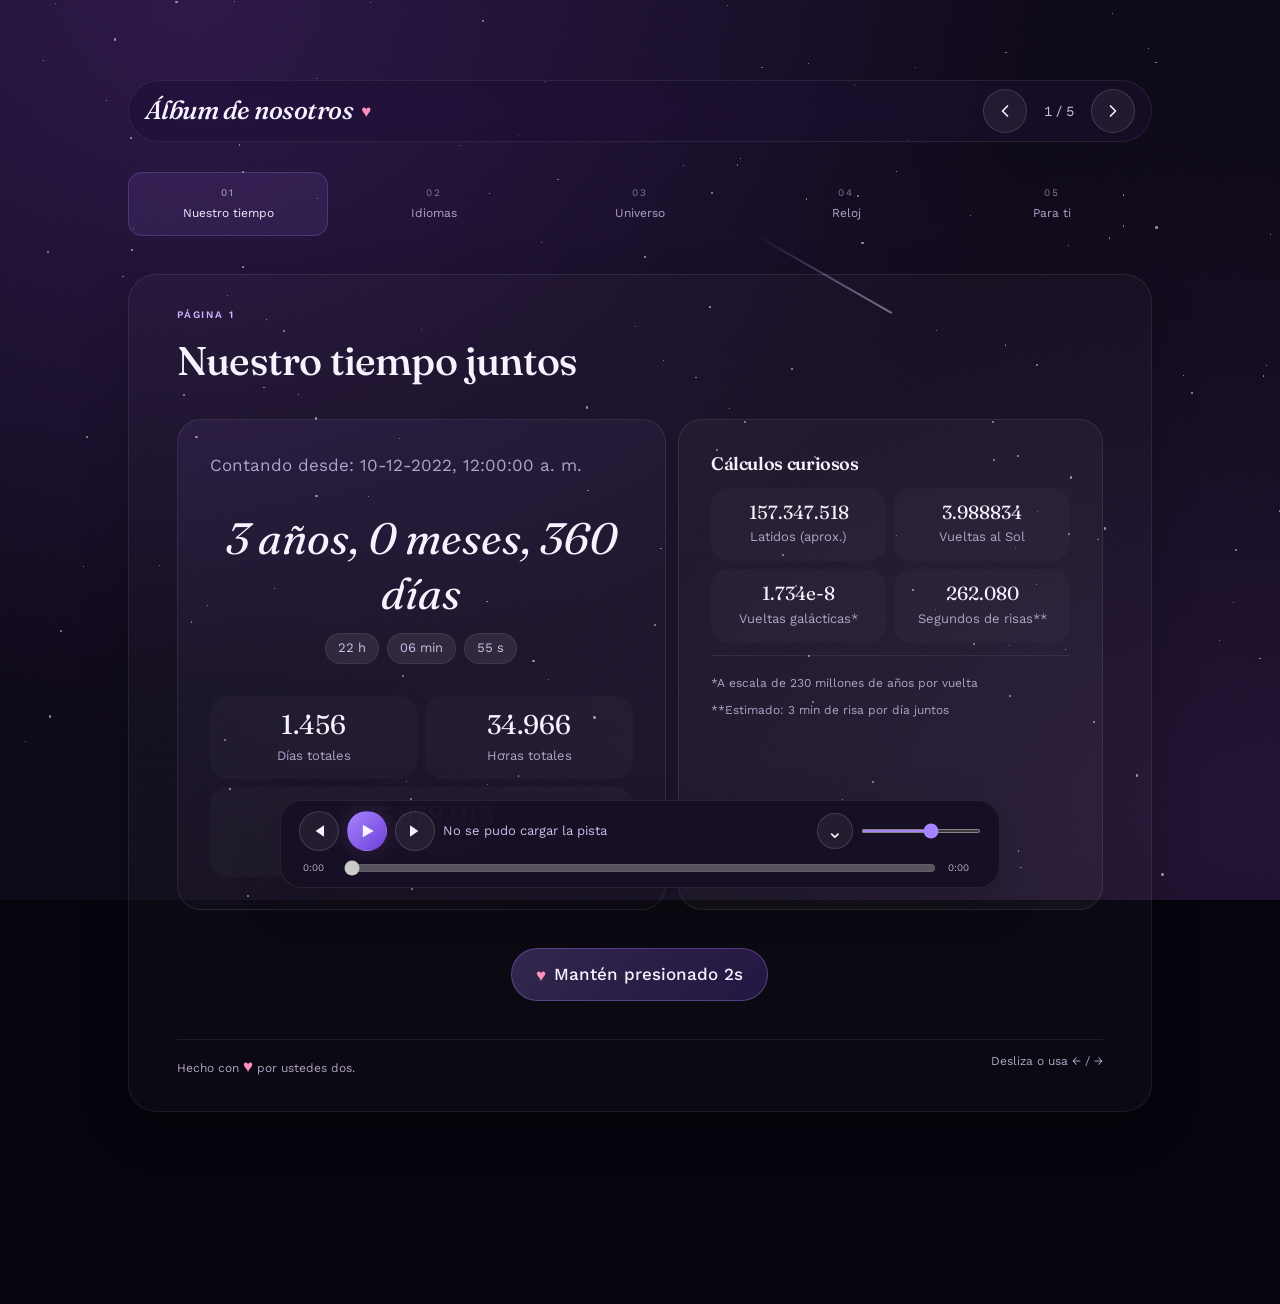
==== commit 1bc28aec: "av" ====
--- a/index.html
+++ b/index.html
@@ -2,7 +2,7 @@
 <html lang="es">
 <head>
   <meta charset="utf-8" />
-  <meta name="viewport" content="width=device-width,initial-scale=1,viewport-fit=cover, user-scalable=no" />
+  <meta name="viewport" content="width=device-width,initial-scale=1,viewport-fit=cover" />
   <meta name="theme-color" content="#0c0620" />
   <meta name="apple-mobile-web-app-capable" content="yes" />
   <meta name="apple-mobile-web-app-status-bar-style" content="black-translucent" />
@@ -25,7 +25,7 @@
             <path d="M15 18l-6-6 6-6"/>
           </svg>
         </button>
-        <span class="header__page" id="pager">1 / 5</span>
+        <span class="header__page" id="pager" aria-live="polite">1 / 5</span>
         <button class="btn-icon" id="next" aria-label="Página siguiente">
           <svg viewBox="0 0 24 24" fill="none" stroke="currentColor" stroke-width="2" stroke-linecap="round" stroke-linejoin="round">
             <path d="M9 18l6-6-6-6"/>
@@ -33,8 +33,15 @@
         </button>
       </div>
     </header>
-
-    <section class="page page--active" data-page="1">
+    <nav class="chapters" aria-label="Capítulos del álbum">
+      <button type="button" class="chapter" data-chapter="0" aria-controls="chapter-1"><span aria-hidden="true">01</span>Nuestro tiempo</button>
+      <button type="button" class="chapter" data-chapter="1" aria-controls="chapter-2"><span aria-hidden="true">02</span>Idiomas</button>
+      <button type="button" class="chapter" data-chapter="2" aria-controls="chapter-3"><span aria-hidden="true">03</span>Universo</button>
+      <button type="button" class="chapter" data-chapter="3" aria-controls="chapter-4"><span aria-hidden="true">04</span>Reloj</button>
+      <button type="button" class="chapter" data-chapter="4" aria-controls="chapter-5"><span aria-hidden="true">05</span>Para ti</button>
+    </nav>
+
+    <section class="page page--active" data-page="1" id="chapter-1">
       <div class="page__content">
         <div class="page__header">
           <span class="page__badge">Página 1</span>
@@ -94,9 +101,9 @@
         </div>
 
         <div class="secret-btn-wrapper">
-          <button id="secretHeart" class="btn btn--secret">
+          <button id="secretHeart" aria-label="Abrir carta: mantén pulsado dos segundos o pulsa Enter" class="btn btn--secret">
             <span class="heart">♥</span>
-            <span>Mantén presionado 2s</span>
+            <span>Mantén presionado 2s</span><span class="hold-progress" aria-hidden="true"></span>
           </button>
         </div>
 
@@ -117,12 +124,12 @@
         </button>
         <h2 class="modal__title">Para ti</h2>
         <div class="modal__paper modal__paper--glass">
-          <p id="loveLetterText"></p>
-        </div>
-      </div>
-    </div>
-
-    <section class="page" data-page="2">
+          <div id="loveLetterText" class="letter-text"></div>
+        </div>
+      </div>
+    </div>
+
+    <section class="page" data-page="2" id="chapter-2">
       <div class="page__content">
         <div class="page__header">
           <span class="page__badge">Página 2</span>
@@ -130,7 +137,7 @@
         </div>
 
         <div class="p2-controls">
-          <button class="btn btn--rain" id="toggleRain">
+          <button class="btn btn--rain" id="toggleRain" aria-pressed="false">
             <svg class="btn-icon__svg" viewBox="0 0 24 24" fill="none" stroke="currentColor" stroke-width="2" stroke-linecap="round" stroke-linejoin="round">
               <path d="M12 3s6 6.5 6 10.5a6 6 0 1 1-12 0C6 9.5 12 3 12 3z"/>
             </svg>
@@ -154,8 +161,13 @@
       </div>
     </section>
 
-    <section class="page page--cosmic" data-page="3">
-      <canvas id="scene"></canvas>
+    <section class="page page--cosmic" data-page="3" id="chapter-3">
+      <canvas id="scene" role="img" aria-label="Viaje desde las estrellas hasta el universo"></canvas>
+      <div class="scene-controls" aria-label="Controles del viaje">
+        <button type="button" class="scene-button" id="replayScene">↺ Repetir viaje</button>
+        <button type="button" class="scene-button" id="skipScene">Ver el mensaje</button>
+        <button type="button" class="scene-button scene-button--gold" id="openConstellation" hidden>✧ Nuestra constelación</button>
+      </div>
       <div class="cosmic-overlay">
         <div class="cosmic-text" id="overlayText"></div>
       </div>
@@ -176,15 +188,37 @@
         </button>
       </div>
       <form class="secret-phrase" id="secretForm" autocomplete="off">
-        <input id="secretWord" placeholder="palabra secreta" class="secret-input" aria-label="Escribe la palabra secreta" />
+        <input id="secretWord" placeholder="palabra secreta" class="secret-input" aria-describedby="secretHint secretFeedback" aria-label="Escribe la palabra secreta" />
         <button type="submit" class="btn-icon btn-icon--ghost" id="setSecret" aria-label="Verificar palabra secreta">
           <svg viewBox="0 0 24 24" fill="none" stroke="currentColor" stroke-width="2" stroke-linecap="round" stroke-linejoin="round">
             <path d="M12 2v4M12 18v4M2 12h4M18 12h4M5 5l2.8 2.8M16.2 16.2 19 19M19 5l-2.8 2.8M7.8 16.2 5 19"/>
           </svg>
         </button>
-        <div class="secret-feedback" id="secretFeedback"></div>
+        <span id="secretHint" class="secret-hint">Una palabra puede abrir nuestro rincón entre las estrellas.</span><div class="secret-feedback" id="secretFeedback" role="status"></div>
       </form>
     </section>
+
+    <div id="constellationModal" class="modal" aria-hidden="true" role="dialog" aria-modal="true">
+      <div class="modal__backdrop" data-close></div>
+      <div class="modal__dialog modal__dialog--constellation" role="document">
+        <button class="modal__close btn-icon" data-close aria-label="Cerrar constelación">×</button>
+        <span class="constellation-eyebrow">Un rincón solo nuestro</span>
+        <h2 class="modal__title">Nuestra constelación</h2>
+        <svg class="constellation-art" viewBox="0 0 400 240" aria-hidden="true">
+          <path class="constellation-line" d="M200 205 80 120 62 66 98 30 151 32 200 79 249 32 302 30 338 66 320 120Z"/>
+          <circle class="constellation-star" cx="200" cy="205" r="4" style="--delay:0ms"/><circle class="constellation-star" cx="80" cy="120" r="2.5" style="--delay:90ms"/><circle class="constellation-star" cx="62" cy="66" r="2.5" style="--delay:180ms"/><circle class="constellation-star" cx="98" cy="30" r="4" style="--delay:270ms"/><circle class="constellation-star" cx="151" cy="32" r="2.5" style="--delay:360ms"/><circle class="constellation-star" cx="200" cy="79" r="2.5" style="--delay:450ms"/><circle class="constellation-star" cx="249" cy="32" r="4" style="--delay:540ms"/><circle class="constellation-star" cx="302" cy="30" r="2.5" style="--delay:630ms"/><circle class="constellation-star" cx="338" cy="66" r="2.5" style="--delay:720ms"/><circle class="constellation-star" cx="320" cy="120" r="4" style="--delay:810ms"/>
+          <circle cx="32" cy="155" r="1"/><circle cx="362" cy="170" r="1.5"/><circle cx="175" cy="16" r="1"/>
+        </svg>
+        <p class="constellation-quote">Eres mi constelación favorita, mi planeta habitable, la órbita en la que quiero quedarme para siempre.</p>
+        <p class="constellation-hint">Elige dónde quieres quedarte un ratito.</p>
+        <div class="constellation-actions">
+          <button type="button" class="constellation-link" id="constellationLetter"><span aria-hidden="true">✉</span>Nuestra carta</button>
+          <button type="button" class="constellation-link" data-secret-page="0"><span aria-hidden="true">◷</span>Nuestro tiempo</button>
+          <button type="button" class="constellation-link" data-secret-page="4"><span aria-hidden="true">♡</span>Para ti</button>
+        </div>
+        <p class="constellation-saved" id="constellationSaved"></p>
+      </div>
+    </div>
 
     <div id="qrModal" class="modal" aria-hidden="true" role="dialog" aria-modal="true">
       <div class="modal__backdrop" data-close></div>
@@ -207,8 +241,8 @@
       </div>
     </div>
 
-    <section class="page page--hourglass" data-page="4">
-      <div class="hourglass-container" id="hourglass">
+    <section class="page page--hourglass" data-page="4" id="chapter-4">
+      <div class="hourglass-container" id="hourglass" role="button" tabindex="0" aria-label="Voltear el reloj de arena">
         <canvas id="hgCanvas"></canvas>
         <div class="hourglass-shine"></div>
         <div class="hourglass-text hourglass-text--top">cuando este reloj acabe mi amor por ti también</div>
@@ -217,7 +251,7 @@
       </div>
     </section>
 
-    <section class="page" data-page="5">
+    <section class="page" data-page="5" id="chapter-5">
       <div class="page__content page__content--final">
         <div class="page__header">
           <span class="page__badge">Página 5</span>
@@ -262,7 +296,7 @@
     </div>
   </div>
 
-  <div id="player" class="player">
+  <div id="player" class="player" role="region" aria-label="Música del álbum">
     <button class="btn-icon btn-icon--player" id="prevTrack" aria-label="Pista anterior">
       <svg viewBox="0 0 24 24" fill="currentColor" stroke="none">
         <path d="M6 5v14M18 5 8 12l10 7V5z"/>
@@ -275,7 +309,13 @@
       </svg>
     </button>
     <span id="nowPlaying" class="player__track"></span>
+    <button type="button" class="btn-icon player__collapse" id="collapsePlayer" aria-label="Contraer reproductor" aria-expanded="true" aria-controls="playerTimeline">⌄</button>
     <input id="vol" type="range" min="0" max="1" step="0.01" value="0.6" aria-label="Volumen" class="player__volume" />
+    <div class="player__timeline" id="playerTimeline">
+      <span id="elapsedTime">0:00</span>
+      <input type="range" id="seek" min="0" max="100" value="0" step="0.1" disabled aria-label="Posición de la canción" />
+      <span id="durationTime">0:00</span>
+    </div>
   </div>
 
   <script src="js/app.js"></script>
--- a/css/style.css
+++ b/css/style.css
@@ -1255,3 +1255,138 @@
     border-radius: var(--radius-lg);
   }
 }
+
+/* Correcciones funcionales: visibilidad, foco y controles móviles. */
+.page:not(.page--active) { display: none; }
+.btn-icon > svg { width: 20px; height: 20px; flex-shrink: 0; }
+#hgCanvas { display: block; width: 100%; height: 100%; border-radius: var(--radius-xl); }
+:focus-visible { outline: 2px solid var(--accent-gold); outline-offset: 4px; }
+.modal-open { overflow: hidden; }
+.love { color: var(--text-primary); }
+.player { padding-bottom: calc(8px + env(safe-area-inset-bottom)); }
+@media (max-width: 420px) {
+  .player { gap: 5px; padding-left: 8px; padding-right: 8px; }
+  .player__volume { width: 58px; }
+  .secret-phrase { bottom: 76px; max-width: calc(100% - 24px); }
+}
+@media (max-width: 600px) { .stats-grid--2, .stats-grid--3 { grid-template-columns: repeat(2, minmax(0, 1fr)); } .stats-grid--3 .stat-card:last-child { grid-column: 1 / -1; } .stat-value--small { font-size: 16px; } }
+
+/* Álbum: capítulos, lectura y un rincón secreto. */
+:root {
+  --text-muted: #b0a3c9;
+  --glass-bg: rgba(255,255,255,.025);
+  --glass-bg-strong: rgba(255,255,255,.035);
+  --glass-shadow: 0 16px 48px rgba(0,0,0,.18);
+  --shadow-glow-violet: 0 0 24px rgba(166,132,255,.16);
+  --player-h: 112px;
+}
+[hidden] { display: none !important; }
+body {
+  background-image: radial-gradient(ellipse at 15% 0, #2b1747 0, transparent 55%),
+    radial-gradient(ellipse at 100% 90%, #211333 0, transparent 60%),
+    linear-gradient(145deg, #100b1d, #0b0812);
+}
+body::before { opacity: .18; }
+#starfield { opacity: .55; }
+.app { max-width: 1120px; }
+.header { box-shadow: none; background: rgba(27,18,43,.55); }
+.chapters { display: grid; grid-template-columns: repeat(5,minmax(0,1fr)); gap: 6px; margin: 18px 0 26px; }
+.chapter { border: 1px solid transparent; background: transparent; color: var(--text-muted); border-radius: 14px; padding: 12px 6px; min-height: 64px; cursor: pointer; font-size: 12px; transition: background .2s, color .2s; }
+.chapter span { display: block; font-size: 10px; letter-spacing: .16em; opacity: .7; margin-bottom: 3px; }
+.chapter:hover { background: rgba(255,255,255,.04); color: var(--text-primary); }
+.chapter[aria-current] { background: rgba(166,132,255,.1); border-color: rgba(166,132,255,.24); color: #f4eaff; }
+.page { backdrop-filter: none; -webkit-backdrop-filter: none; }
+.page--active { animation: chapterEnter .38s ease-out both; }
+@keyframes chapterEnter { from { opacity: 0; transform: translateX(var(--page-from,18px)); } to { opacity: 1; transform: none; } }
+.page__content { gap: 26px; }
+.page__header { gap: 12px; margin-bottom: 6px; }
+.page__heading { font-size: clamp(28px,4vw,40px); }
+.page__badge { padding: 0; background: none; border-radius: 0; letter-spacing: .18em; font-size: 10px; }
+.card { box-shadow: none; backdrop-filter: none; -webkit-backdrop-filter: none; border-color: var(--glass-border-soft); }
+.card--counter { background: linear-gradient(150deg,rgba(166,132,255,.08),rgba(255,255,255,.01)); }
+.counter-display { padding: 32px 0; }
+.counter-number { display: block; font-size: clamp(30px,4vw,44px); line-height: 1.25; }
+.stat-card { border-color: transparent; background: rgba(255,255,255,.025); }
+.stats-grid--2 { grid-template-columns: repeat(2,minmax(0,1fr)); }
+.stats-grid--3 { grid-template-columns: repeat(2,minmax(0,1fr)); }
+.stats-grid--3 .stat-card:last-child { grid-column: 1/-1; }
+.card__footnote small { font-size: 12px; }
+.page__footer div { font-size: 12px; }
+.love { min-height: 82px; background: rgba(255,255,255,.025); box-shadow: none; }
+.reason { border: 0; border-left: 1px solid rgba(166,132,255,.25); border-radius: 0; background: transparent; }
+.final-card { background: rgba(255,255,255,.025); box-shadow: none; }
+.final-message { text-align: left; line-height: 1.95; }
+#secretHeart { position: relative; overflow: hidden; isolation: isolate; }
+#secretHeart > span:not(.hold-progress) { position: relative; z-index: 1; }
+.hold-progress { position: absolute; inset: auto 0 0; height: 3px; background: var(--accent-gold); transform: scaleX(0); transform-origin: left; }
+.is-holding .hold-progress { animation: holdLetter 2s linear forwards; }
+@keyframes holdLetter { to { transform: scaleX(1); } }
+.modal__dialog--letter { max-width: 740px; padding: clamp(24px,5vw,50px); background: #1b122a; }
+.modal__dialog--letter .modal__title { font-size: 36px; margin-bottom: 24px; }
+.modal__dialog--letter .modal__paper { padding: clamp(22px,5vw,46px); border: 1px solid #e9dce5; border-radius: 10px; background: #f4ece5; color: #3c2b3e; box-shadow: none; }
+.letter-text p { font-family: var(--font-display); font-size: clamp(16px,2vw,19px); line-height: 1.9; white-space: normal; margin-bottom: 1.3em; overflow-wrap: break-word; }
+.letter-text p:first-child { font-style: italic; font-size: 24px; }
+.letter-text p:last-child { margin: 0; }
+.scene-controls { position: absolute; top: 16px; left: 16px; right: 16px; z-index: 3; display: flex; flex-wrap: wrap; gap: 8px; }
+.scene-button { border: 1px solid rgba(255,255,255,.16); border-radius: 999px; background: rgba(15,9,28,.85); color: #ddd1ee; padding: 9px 14px; font-size: 12px; min-height: 42px; cursor: pointer; }
+.scene-button:hover { background: #302041; }
+.scene-button--gold { color: #f3d88f; border-color: #786440; }
+.secret-phrase { max-width: min(65%,360px); }
+.secret-hint { display: block; width: 100%; font-size: 11px; color: #c3b5d6; }
+.secret-input { flex: 1; min-height: 44px; width: 180px; }
+.secret-feedback { color: #d2c5e5; }
+.modal__dialog--constellation { max-width: 610px; padding: clamp(28px,5vw,44px); background: radial-gradient(ellipse at 50% 30%, #32203f, #161021 75%); text-align: center; }
+.constellation-eyebrow { display: block; margin-bottom: 10px; color: #cabbdd; font-size: 10px; text-transform: uppercase; letter-spacing: .2em; }
+.modal__dialog--constellation .modal__title { padding: 0; font-size: clamp(25px,5vw,34px); margin-bottom: 4px; }
+.constellation-art { display: block; width: 100%; max-height: 230px; margin: 10px auto; fill: #f6dfab; }
+.constellation-line { fill: none; stroke: #bda57b; stroke-width: 1; stroke-dasharray: 1000; stroke-dashoffset: 1000; }
+.modal.show .constellation-line { animation: traceConstellation 1.6s ease-out forwards; }
+@keyframes traceConstellation { to { stroke-dashoffset: 0; } }
+.constellation-star { filter: drop-shadow(0 0 4px #ffd998); }
+.modal.show .constellation-star { animation: lightStar .8s var(--delay) both; }
+@keyframes lightStar { from { opacity: .1; } to { opacity: 1; } }
+.constellation-quote { max-width: 420px; margin: 0 auto 20px; font-family: var(--font-display); font-size: 18px; font-style: italic; color: #efe2f3; line-height: 1.65; }
+.constellation-hint { font-size: 12px; color: #c5b7d4; margin-bottom: 14px; }
+.constellation-actions { display: grid; grid-template-columns: repeat(3,minmax(0,1fr)); gap: 8px; }
+.constellation-link { border: 1px solid rgba(243,216,143,.2); background: rgba(243,216,143,.035); border-radius: 14px; padding: 12px 6px; color: #eee0f5; font-size: 12px; min-height: 82px; cursor: pointer; }
+.constellation-link span { display: block; font-size: 24px; color: var(--accent-gold); }
+.constellation-link:hover { background: rgba(243,216,143,.1); border-color: var(--accent-gold); }
+.constellation-saved { font-size: 10px; color: #b8aac7; margin-top: 22px; }
+.player { left: 16px; right: 16px; bottom: max(12px,env(safe-area-inset-bottom)); max-width: 720px; margin: auto; padding: 10px 18px; border-radius: 22px; flex-wrap: wrap; background: rgba(23,15,35,.94); }
+.player__track { max-width: none; }
+.player__collapse { margin-left: auto; font-size: 20px; width: 36px; height: 36px; }
+.player__timeline { width: 100%; display: flex; gap: 12px; align-items: center; padding: 0 4px; }
+.player__timeline span { font-size: 10px; min-width: 29px; font-variant-numeric: tabular-nums; color: #bdb0ce; }
+.player__timeline input { flex: 1; width: 0; accent-color: var(--accent-violet); height: 18px; cursor: pointer; }
+.player--collapsed .player__timeline, .player--collapsed .player__volume { display: none; }
+@media (min-width: 900px) { .grid--2 { grid-template-columns: 1.15fr 1fr; } }
+@media (max-width: 600px) {
+  .app { padding: 16px 12px calc(var(--player-h) + 36px); }
+  .header { padding: 8px 12px; }
+  .header__title { font-size: 19px; }
+  .header__nav { gap: 3px; }
+  .header__nav .btn-icon { width: 36px; height: 36px; }
+  .header__page { min-width: 35px; font-size: 12px; }
+  .chapters { gap: 2px; margin: 14px 0 18px; }
+  .chapter { font-size: 10px; padding: 8px 2px; min-height: 62px; border-radius: 10px; }
+  .page { padding: 22px 16px; }
+  .page--cosmic { padding: 0; min-height: 620px; }
+  .scene-controls { top: 12px; left: 12px; right: 12px; }
+  .scene-button { padding: 8px 11px; font-size: 11px; }
+  .secret-phrase { max-width: calc(100% - 24px); bottom: 74px; }
+  .cosmic-tools { bottom: 16px; }
+  .player { left: 8px; right: 8px; padding: 8px 10px; gap: 6px; }
+  .player__volume { width: 52px; }
+  .player__track { font-size: 11px; }
+  .btn-icon--player { width: 34px; height: 34px; }
+  .player__collapse { width: 30px; height: 30px; }
+  .modal__dialog--constellation { padding: 36px 20px 24px; }
+  .constellation-art { max-height: 175px; }
+  .constellation-quote { font-size: 17px; }
+  .constellation-link { font-size: 11px; }
+}
+@media (prefers-reduced-motion: reduce) {
+  .page--active { animation: none; }
+  .constellation-line { stroke-dashoffset: 0; }
+  .is-holding .hold-progress { animation: none; transform: scaleX(1); }
+}
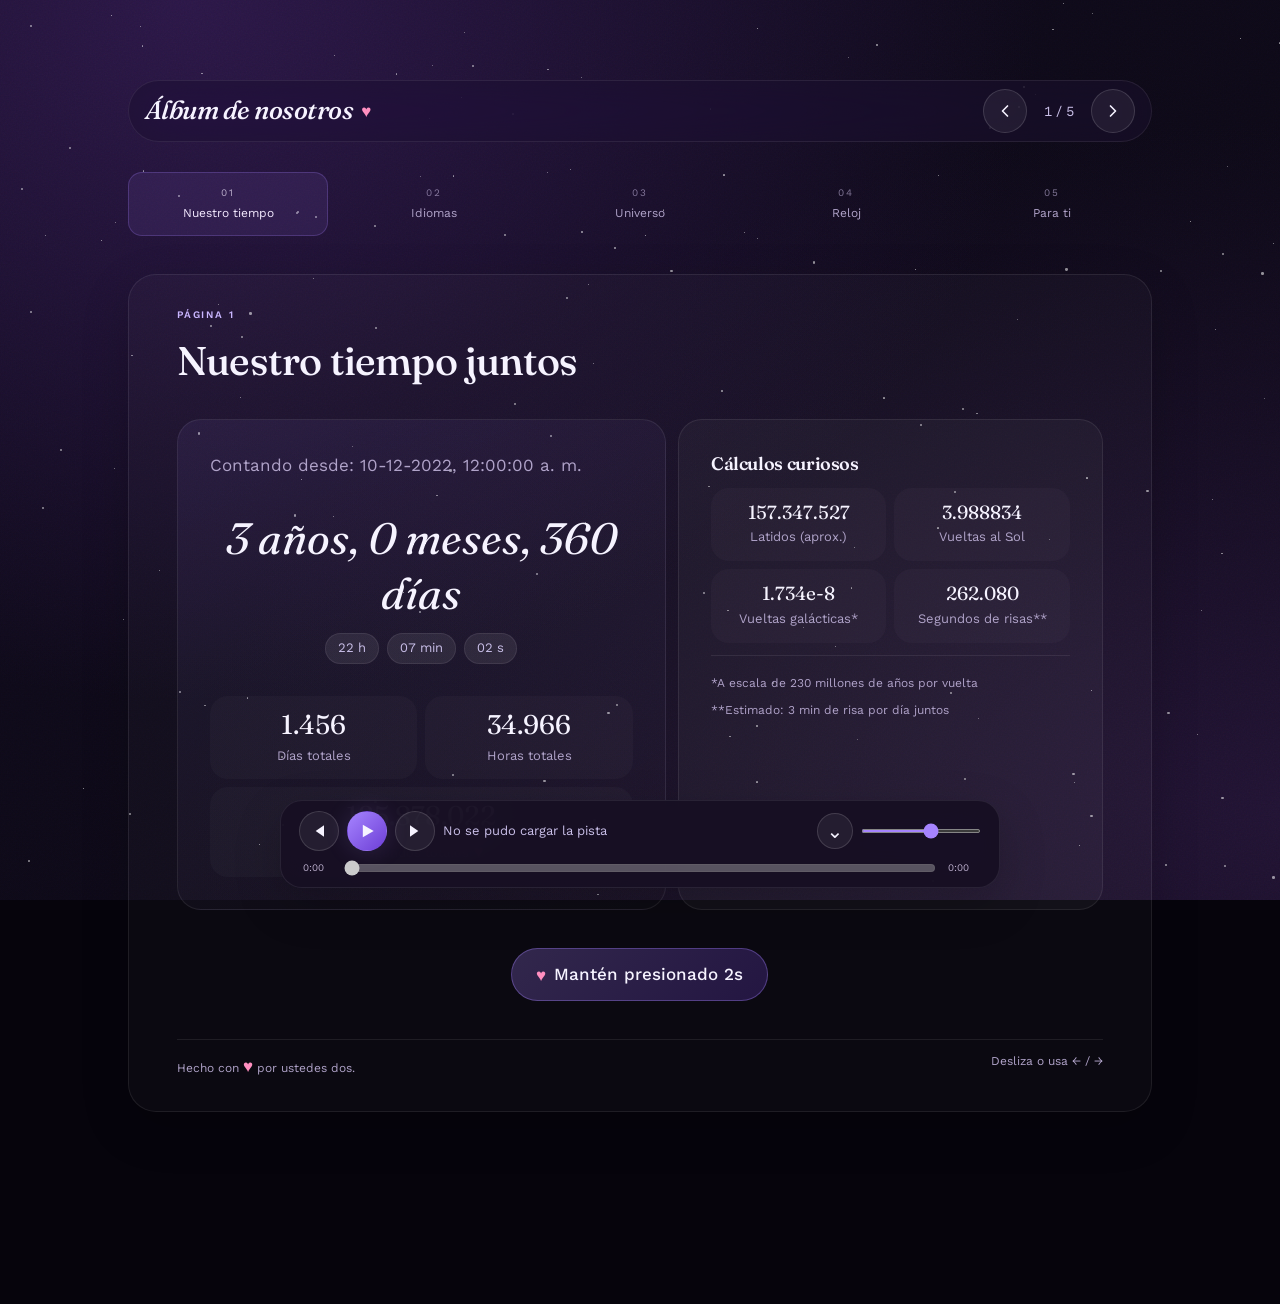
==== commit 5a1ed6cb: "aa" ====
--- a/index.html
+++ b/index.html
@@ -11,7 +11,7 @@
   <link rel="preconnect" href="https://fonts.gstatic.com" crossorigin>
   <link href="https://fonts.googleapis.com/css2?family=Fraunces:ital,opsz,wght@0,9..144,300..700;1,9..144,300..700&family=Work+Sans:wght@300;400;500;600;700&display=swap" rel="stylesheet">
   <meta name="description" content="Álbum romántico interactivo: contador, te amo en muchos idiomas, estrellas fugaces, viaje cósmico y un reloj de arena infinito." />
-  <link rel="stylesheet" href="css/style.css">
+  <link rel="stylesheet" href="css/style.css?v=20260930-animations">
 </head>
 <body>
   <div id="starfield"></div>
@@ -162,16 +162,34 @@
     </section>
 
     <section class="page page--cosmic" data-page="3" id="chapter-3">
-      <canvas id="scene" role="img" aria-label="Viaje desde las estrellas hasta el universo"></canvas>
       <div class="scene-controls" aria-label="Controles del viaje">
         <button type="button" class="scene-button" id="replayScene">↺ Repetir viaje</button>
+        <button type="button" class="scene-button" id="pauseScene" aria-pressed="false">Pausar viaje</button>
         <button type="button" class="scene-button" id="skipScene">Ver el mensaje</button>
         <button type="button" class="scene-button scene-button--gold" id="openConstellation" hidden>✧ Nuestra constelación</button>
       </div>
-      <div class="cosmic-overlay">
-        <div class="cosmic-text" id="overlayText"></div>
-      </div>
-      <div class="cosmic-tools">
+      <div class="space-stage">
+        <h2 class="space-stage__title" id="sceneStage" aria-live="polite">Bajo las estrellas</h2>
+        <canvas id="scene" role="img" aria-label="Viaje desde las estrellas hasta el universo"></canvas>
+        <div class="cosmic-overlay"><div class="cosmic-text" id="overlayText" aria-live="polite"></div></div>
+      </div>
+      <nav class="journey-stops" aria-label="Etapas del viaje">
+        <button type="button" class="journey-stop" data-scene-time="11">Tierra</button>
+        <button type="button" class="journey-stop" data-scene-time="17">Sistema Solar</button>
+        <button type="button" class="journey-stop" data-scene-time="23">Vía Láctea</button>
+        <button type="button" class="journey-stop" data-scene-time="29">Grupo Local</button>
+        <button type="button" class="journey-stop" data-scene-time="35">Virgo</button>
+        <button type="button" class="journey-stop" data-scene-time="41">Universo</button>
+      </nav>
+      <div class="cosmic-bottom"><form class="secret-phrase" id="secretForm" autocomplete="off">
+        <input id="secretWord" placeholder="palabra secreta" class="secret-input" aria-describedby="secretHint secretFeedback" aria-label="Escribe la palabra secreta" />
+        <button type="submit" class="btn-icon btn-icon--ghost" id="setSecret" aria-label="Verificar palabra secreta">
+          <svg viewBox="0 0 24 24" fill="none" stroke="currentColor" stroke-width="2" stroke-linecap="round" stroke-linejoin="round">
+            <path d="M12 2v4M12 18v4M2 12h4M18 12h4M5 5l2.8 2.8M16.2 16.2 19 19M19 5l-2.8 2.8M7.8 16.2 5 19"/>
+          </svg>
+        </button>
+        <span id="secretHint" class="secret-hint">Una palabra puede abrir nuestro rincón entre las estrellas.</span><div class="secret-feedback" id="secretFeedback" role="status"></div>
+      </form><div class="cosmic-tools">
         <button class="btn-icon btn-icon--ghost" id="btnShot" aria-label="Capturar imagen">
           <svg viewBox="0 0 24 24" fill="none" stroke="currentColor" stroke-width="2" stroke-linecap="round" stroke-linejoin="round">
             <path d="M4 8h3l1.5-2h7L17 8h3a1 1 0 0 1 1 1v9a1 1 0 0 1-1 1H4a1 1 0 0 1-1-1V9a1 1 0 0 1 1-1z"/>
@@ -186,16 +204,7 @@
             <path d="M14 14h3v3h-3zM20 14v3M14 20h3M20 20v.01"/>
           </svg>
         </button>
-      </div>
-      <form class="secret-phrase" id="secretForm" autocomplete="off">
-        <input id="secretWord" placeholder="palabra secreta" class="secret-input" aria-describedby="secretHint secretFeedback" aria-label="Escribe la palabra secreta" />
-        <button type="submit" class="btn-icon btn-icon--ghost" id="setSecret" aria-label="Verificar palabra secreta">
-          <svg viewBox="0 0 24 24" fill="none" stroke="currentColor" stroke-width="2" stroke-linecap="round" stroke-linejoin="round">
-            <path d="M12 2v4M12 18v4M2 12h4M18 12h4M5 5l2.8 2.8M16.2 16.2 19 19M19 5l-2.8 2.8M7.8 16.2 5 19"/>
-          </svg>
-        </button>
-        <span id="secretHint" class="secret-hint">Una palabra puede abrir nuestro rincón entre las estrellas.</span><div class="secret-feedback" id="secretFeedback" role="status"></div>
-      </form>
+      </div></div>
     </section>
 
     <div id="constellationModal" class="modal" aria-hidden="true" role="dialog" aria-modal="true">
@@ -242,12 +251,17 @@
     </div>
 
     <section class="page page--hourglass" data-page="4" id="chapter-4">
-      <div class="hourglass-container" id="hourglass" role="button" tabindex="0" aria-label="Voltear el reloj de arena">
-        <canvas id="hgCanvas"></canvas>
-        <div class="hourglass-shine"></div>
-        <div class="hourglass-text hourglass-text--top">cuando este reloj acabe mi amor por ti también</div>
-        <div class="hourglass-text hourglass-text--bottom" id="hgMsg2">…nunca, porque este reloj nunca parará</div>
-        <div class="hourglass-hint">toca para voltearlo</div>
+      <div class="hourglass-heading">
+        <span class="page__badge">Para siempre</span>
+        <h2 class="hourglass-text hourglass-text--top">cuando este reloj acabe mi amor por ti también</h2>
+      </div>
+      <div class="hourglass-container" id="hourglass" role="button" tabindex="0" aria-label="Voltear el reloj de arena" aria-describedby="sandStatus">
+        <canvas id="hgCanvas" aria-hidden="true"></canvas>
+      </div>
+      <div class="hourglass-ending"><p class="hourglass-text hourglass-text--bottom" id="hgMsg2">…nunca, porque este reloj nunca parará</p></div>
+      <div class="hourglass-controls">
+        <button type="button" class="scene-button" id="pauseHourglass" aria-pressed="false">Pausar arena</button>
+        <span class="sand-status" id="sandStatus" role="status">Toca el reloj para voltearlo</span>
       </div>
     </section>
 
@@ -318,6 +332,6 @@
     </div>
   </div>
 
-  <script src="js/app.js"></script>
+  <script src="js/app.js?v=20260930-animations"></script>
 </body>
 </html>
--- a/css/style.css
+++ b/css/style.css
@@ -1390,3 +1390,61 @@
   .constellation-line { stroke-dashoffset: 0; }
   .is-holding .hold-progress { animation: none; transform: scaleX(1); }
 }
+
+
+/* Canvas scenes: reserve space for artwork, copy and controls separately. */
+.page--cosmic.page--active { display: flex; flex-direction: column; gap: 0; }
+.page--cosmic { min-height: 0; overflow: hidden; padding: 0; border: 1px solid rgba(180,160,220,.14); background: #0b0a16; }
+.page--cosmic .scene-controls { position: static; padding: 16px 18px; margin: 0; border-bottom: 1px solid rgba(190,170,220,.09); background: rgba(255,255,255,.015); }
+.scene-controls .scene-button { background: transparent; min-height: 40px; }
+.scene-button:disabled { opacity: .5; cursor: default; }
+.scene-button[aria-pressed="true"] { background: rgba(167,137,215,.13); border-color: #a78dcc; }
+.space-stage { position: relative; height: 490px; width: 100%; isolation: isolate; }
+.space-stage #scene { border-radius: 0; }
+.space-stage__title { position: absolute; top: 24px; left: 20px; right: 20px; z-index: 2; color: #e7dcf4; text-align: center; font-size: 13px; font-family: var(--font-body); font-weight: 400; letter-spacing: .15em; text-transform: uppercase; pointer-events: none; }
+.space-stage .cosmic-overlay { inset: auto 24px 18px; min-height: 88px; padding: 0; }
+.space-stage .cosmic-text { max-width: 570px; font-size: clamp(20px,2.7vw,28px); line-height: 1.5; text-wrap: balance; }
+.journey-stops { display: grid; grid-template-columns: repeat(6,minmax(0,1fr)); gap: 4px; padding: 12px 18px; border-top: 1px solid rgba(190,170,220,.09); border-bottom: 1px solid rgba(190,170,220,.09); }
+.journey-stop { display: flex; align-items: center; flex-direction: column; gap: 8px; background: transparent; border: none; border-radius: 8px; color: #a99abb; font: 11px var(--font-body); padding: 10px 4px; cursor: pointer; min-height: 48px; }
+.journey-stop::before { content: ''; height: 5px; width: 5px; border-radius: 50%; background: #554565; transition: background .3s, box-shadow .3s; }
+.journey-stop[aria-current] { color: #f0dfbb; background: rgba(239,208,151,.035); }
+.journey-stop[aria-current]::before { background: #ead1a1; box-shadow: 0 0 10px #c4a472; }
+.journey-stop:hover { color: #f6eaff; background: rgba(255,255,255,.04); }
+.cosmic-bottom { display: flex; align-items: flex-start; justify-content: space-between; gap: 20px; padding: 18px; }
+.cosmic-bottom .secret-phrase { position: static; max-width: 400px; flex: 1; margin: 0; }
+.cosmic-bottom .secret-input { width: 0; min-width: 100px; }
+.cosmic-bottom .cosmic-tools { position: static; flex-shrink: 0; margin-left: auto; }
+.secret-feedback:empty { min-height: 0; }
+.page--hourglass.page--active { display: flex; flex-direction: column; align-items: center; gap: 16px; }
+.page--hourglass { padding: 30px 20px; min-height: 0; background: radial-gradient(ellipse at 50% 55%,rgba(69,46,36,.16),rgba(13,10,20,.75)); border: 1px solid rgba(213,184,137,.12); overflow: hidden; perspective: none; }
+.hourglass-heading { text-align: center; max-width: 480px; }
+.hourglass-heading .page__badge { color: #d7bd8f; margin-bottom: 14px; }
+.page--hourglass .hourglass-text { position: static; padding: 0; width: auto; font-size: clamp(18px,2.7vw,24px); font-family: var(--font-display); font-style: italic; line-height: 1.6; }
+.hourglass-container { width: 100%; max-width: 510px; height: 420px; z-index: auto; transform: none; transform-style: flat; transition: none; will-change: auto; border-radius: 20px; }
+.hourglass-container:hover { background: rgba(243,216,143,.012); }
+.hourglass-container #hgCanvas { border-radius: 0; }
+.hourglass-ending { max-width: 430px; min-height: 76px; text-align: center; }
+.hourglass-ending .hourglass-text { color: #eed8b0; }
+.hourglass-controls { display: flex; flex-wrap: wrap; justify-content: center; align-items: center; gap: 12px; }
+.hourglass-controls .scene-button { border-color: rgba(233,202,155,.2); color: #d7c3a4; }
+.sand-status { color: #b9a997; font-size: 11px; }
+@media(max-width:600px){
+  .page--cosmic { padding: 0; min-height: 0; }
+  .page--cosmic .scene-controls { padding: 12px; gap: 6px; }
+  .scene-controls .scene-button { font-size: 11px; padding: 8px 10px; }
+  .space-stage { height: 390px; }
+  .space-stage__title { top: 20px; font-size: 10px; }
+  .space-stage .cosmic-overlay { inset: auto 20px 16px; min-height: 80px; }
+  .space-stage .cosmic-text { font-size: 20px; }
+  .journey-stops { grid-template-columns: repeat(3,minmax(0,1fr)); padding: 8px; gap: 2px; }
+  .journey-stop { flex-direction: row; justify-content: center; min-height: 40px; font-size: 10px; }
+  .cosmic-bottom { flex-wrap: wrap; gap: 12px; padding: 14px; }
+  .cosmic-bottom .secret-phrase { flex-basis: 100%; }
+  .cosmic-bottom .cosmic-tools { gap: 8px; }
+  .page--hourglass { padding: 24px 16px; }
+  .hourglass-container { height: 355px; }
+  .hourglass-heading { max-width: 320px; }
+  .hourglass-heading .hourglass-text { font-size: 20px; }
+  .hourglass-ending { min-height: 70px; }
+  .hourglass-ending .hourglass-text { font-size: 18px; }
+}
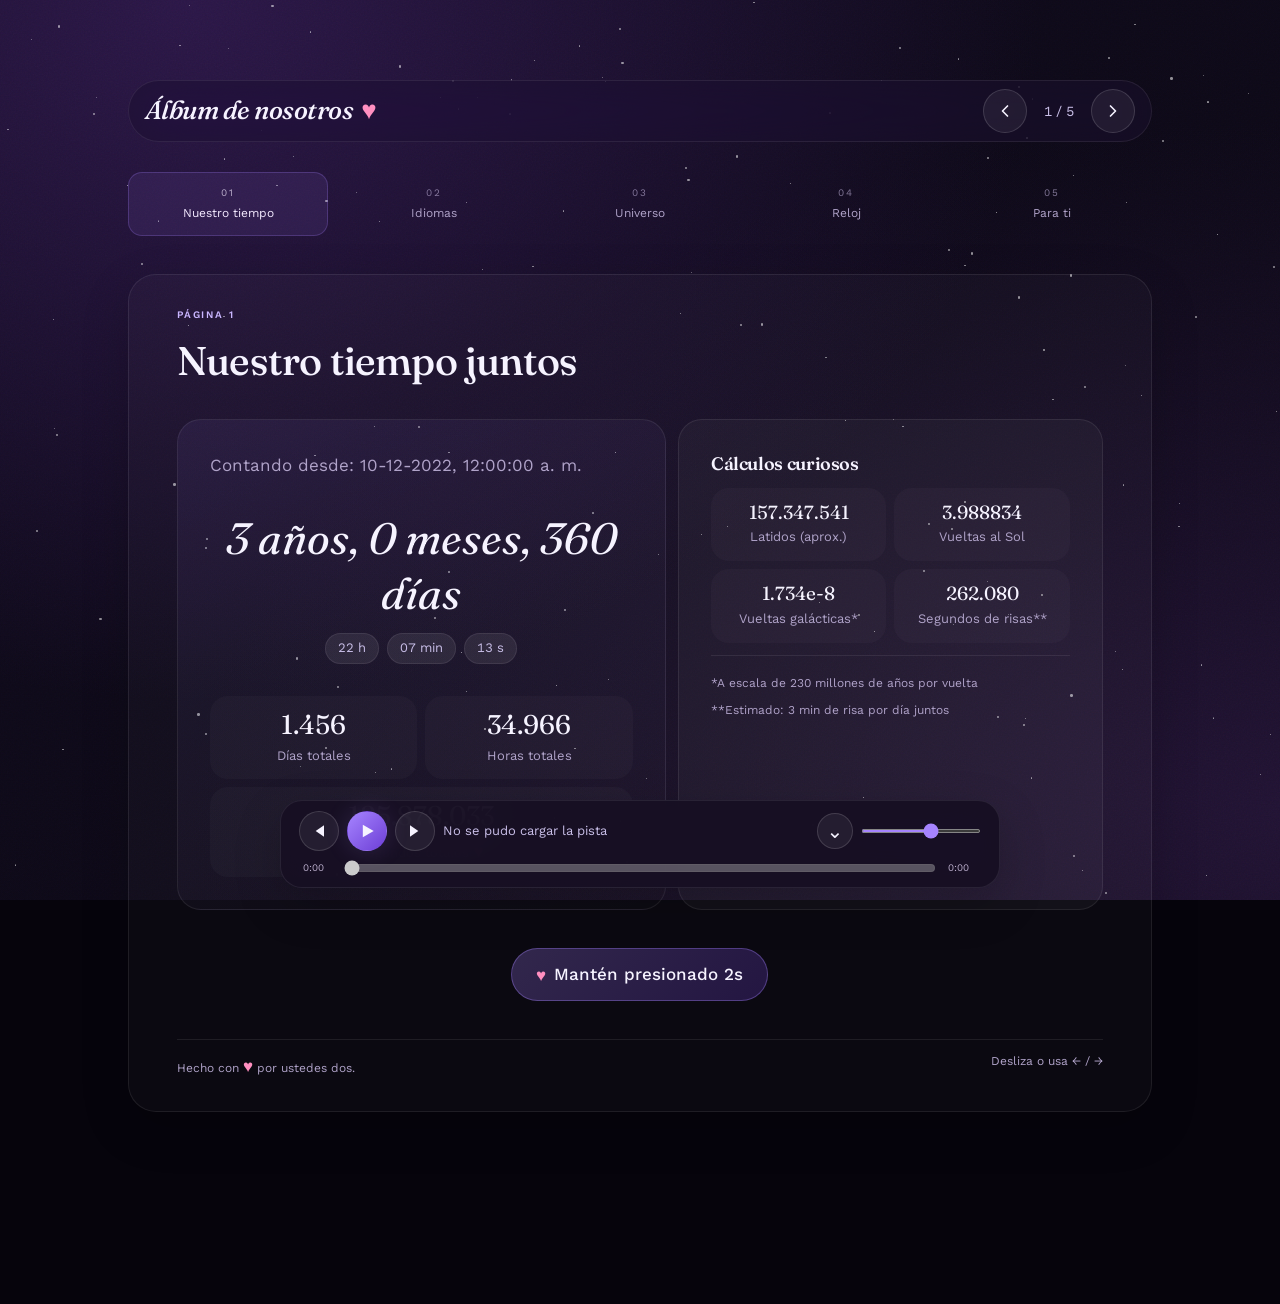
==== commit 7967b2bf: "ul" ====
--- a/index.html
+++ b/index.html
@@ -11,14 +11,14 @@
   <link rel="preconnect" href="https://fonts.gstatic.com" crossorigin>
   <link href="https://fonts.googleapis.com/css2?family=Fraunces:ital,opsz,wght@0,9..144,300..700;1,9..144,300..700&family=Work+Sans:wght@300;400;500;600;700&display=swap" rel="stylesheet">
   <meta name="description" content="Álbum romántico interactivo: contador, te amo en muchos idiomas, estrellas fugaces, viaje cósmico y un reloj de arena infinito." />
-  <link rel="stylesheet" href="css/style.css?v=20260930-animations">
+  <link rel="stylesheet" href="css/style.css?v=20261001-answers">
 </head>
 <body>
   <div id="starfield"></div>
 
   <div class="app">
     <header class="header">
-      <h1 class="header__title">Álbum de nosotros <span class="heart">♥</span></h1>
+      <h1 class="header__title">Álbum de nosotros <button type="button" class="heart reunion-entry" id="reunionEntry" aria-label="Corazón del álbum">♥</button></h1>
       <div class="header__nav">
         <button class="btn-icon" id="prev" aria-label="Página anterior">
           <svg viewBox="0 0 24 24" fill="none" stroke="currentColor" stroke-width="2" stroke-linecap="round" stroke-linejoin="round">
@@ -207,6 +207,60 @@
       </div></div>
     </section>
 
+
+    <div id="reunionGate" class="modal" aria-hidden="true" role="dialog" aria-modal="true">
+      <div class="modal__backdrop" data-close></div>
+      <div class="modal__dialog modal__dialog--reunion-gate">
+        <button type="button" class="modal__close btn-icon" data-close aria-label="Cerrar">×</button>
+        <h2 class="modal__title">Una frase para entrar</h2>
+        <form id="reunionForm" class="reunion-form">
+          <label for="reunionKey">Escribe la frase</label>
+          <input type="password" id="reunionKey" autocomplete="off" maxlength="120" autocapitalize="none" spellcheck="false" aria-describedby="reunionFeedback">
+          <button type="submit" class="scene-button">Abrir</button>
+          <p id="reunionFeedback" class="reunion-feedback" role="status"></p>
+        </form>
+      </div>
+    </div>
+    <div id="reunionModal" class="modal" aria-hidden="true" role="dialog" aria-modal="true">
+      <div class="modal__backdrop" data-close></div>
+      <div class="modal__dialog modal__dialog--reunion">
+        <button type="button" class="modal__close btn-icon" data-close aria-label="Cerrar">×</button>
+        <p class="reunion-eyebrow">Todavía hay un hilo</p>
+        <canvas id="reunionCanvas" role="img" aria-label="Dos caminos de luz se unen y forman un corazón tejido de partículas"></canvas>
+        <h2 id="reunionQuestion" class="reunion-question">¿Quieres que lo volvamos a intentar?</h2>
+
+        <div id="reunionAccepted" class="reunion-accepted" hidden>
+          <svg class="reunion-kitty" viewBox="0 0 320 270" role="img" aria-label="Una gatita blanca con lazo rosa abrazando un corazón">
+            <g class="kitty-sparkles" fill="#f3d88f"><path d="m42 68 4 12 12 4-12 4-4 12-4-12-12-4 12-4ZM276 132l3 9 9 3-9 3-3 9-3-9-9-3 9-3Z"/><circle cx="264" cy="48" r="3"/><circle cx="57" cy="196" r="3"/></g>
+            <ellipse cx="160" cy="248" rx="85" ry="10" fill="#d995c7" opacity=".15"/>
+            <g stroke="#543548" stroke-width="4" stroke-linecap="round" stroke-linejoin="round">
+              <ellipse cx="160" cy="199" rx="60" ry="49" fill="#fff5f4"/>
+              <path d="M76 102 80 39 123 62Q160 48 197 62L240 39 244 103C271 188 49 188 76 102Z" fill="#fffaf6"/>
+              <path d="m87 64 3 27 19-18M232 64l-3 27-19-18" fill="#f9c8d7" stroke="none"/>
+              <g fill="#342735" stroke="none"><ellipse cx="125" cy="113" rx="5" ry="8"/><ellipse cx="195" cy="113" rx="5" ry="8"/></g>
+              <ellipse cx="160" cy="125" rx="7" ry="5" fill="#f3d88f" stroke-width="2"/>
+              <path d="m69 113-22-4m23 17-25 3m29 10-21 9m198-35 22-4m-23 17 25 3m-29 10 21 9"/>
+              <g fill="#ed86b5"><path d="M217 65Q189 30 188 63T217 78Q248 95 244 65T217 65Z"/><circle cx="217" cy="70" r="10"/></g>
+              <path class="kitty-heart" d="M160 229C146 214 103 190 112 168 123 144 151 158 160 173 170 151 200 150 208 170 216 194 176 216 160 229Z" fill="#ef83ad"/>
+              <ellipse cx="110" cy="189" rx="15" ry="20" fill="#fffaf6" transform="rotate(-25 110 189)"/>
+              <ellipse cx="210" cy="189" rx="15" ry="20" fill="#fffaf6" transform="rotate(25 210 189)"/>
+            </g>
+          </svg>
+          <p>Te guardé este abrazo.</p>
+        </div>
+        <div id="reunionChoices" class="reunion-choices" hidden>
+          <button type="button" class="scene-button reunion-yes" id="reunionYes">Sí</button>
+          <div class="reunion-no-area">
+            <button type="button" class="scene-button reunion-no" id="reunionNo" data-position="0">No</button>
+          </div>
+          <p id="reunionAnswerStatus" class="reunion-answer-status" role="status"></p>
+        </div>
+        <div class="reunion-actions">
+          <button type="button" class="scene-button" id="replayReunion">Volver a verlo</button>
+          <button type="button" class="scene-button" data-close>Volver al álbum</button>
+        </div>
+      </div>
+    </div>
     <div id="constellationModal" class="modal" aria-hidden="true" role="dialog" aria-modal="true">
       <div class="modal__backdrop" data-close></div>
       <div class="modal__dialog modal__dialog--constellation" role="document">
@@ -332,6 +386,6 @@
     </div>
   </div>
 
-  <script src="js/app.js?v=20260930-animations"></script>
+  <script src="js/app.js?v=20261001-answers"></script>
 </body>
 </html>
--- a/css/style.css
+++ b/css/style.css
@@ -1448,3 +1448,38 @@
   .hourglass-ending { min-height: 70px; }
   .hourglass-ending .hourglass-text { font-size: 18px; }
 }
+
+/* The entry keeps the existing header heart; the invitation has no public link. */
+.reunion-entry { padding: 0; border: 0; background: none; color: var(--accent-rose); font: inherit; line-height: inherit; cursor: default; touch-action: none; user-select: none; -webkit-user-select: none; -webkit-touch-callout: none; }
+.modal__dialog--reunion-gate { max-width: 370px; background: #1b1229; }
+.reunion-form { display: grid; gap: 14px; }
+.reunion-form label { font-size: 13px; color: var(--text-secondary); }
+.reunion-form input { width: 100%; min-height: 48px; background: rgba(255,255,255,.04); border: 1px solid rgba(200,180,230,.22); color: var(--text-primary); padding: 12px 14px; border-radius: 12px; }
+.reunion-feedback { min-height: 20px; font-size: 12px; color: var(--accent-rose); }
+.modal__dialog--reunion { width: min(100%,650px); max-width: 650px; padding: 42px 24px 26px; background: radial-gradient(ellipse at 50% 42%,#24162e,#100b19 74%); border-color: rgba(226,200,173,.2); text-align: center; }
+.reunion-eyebrow { font-size: 10px; text-transform: uppercase; letter-spacing: .25em; color: #baa8c3; }
+#reunionCanvas { width: 100%; height: clamp(230px,38vh,340px); display: block; }
+.reunion-question { margin: 4px auto 28px; max-width: 460px; font-family: var(--font-display); font-weight: 400; font-size: clamp(25px,5vw,36px); line-height: 1.4; color: #f2e5d8; opacity: 0; transform: translateY(10px); transition: opacity 1.2s,transform 1.2s; text-wrap: balance; }
+.reunion-question.is-revealed { opacity: 1; transform: none; }
+.reunion-actions { display: flex; justify-content: center; flex-wrap: wrap; gap: 10px; }
+.reunion-actions .scene-button { font-size: 12px; }
+@media(prefers-reduced-motion:reduce){.reunion-question {transition:none;}}
+
+/* Bounded positions keep the playful answer inside the dialog on touch screens. */
+.modal__dialog--reunion [hidden] { display: none !important; }
+.reunion-choices { margin: 0 auto 12px; width: min(100%,360px); }
+.reunion-choices button { min-width: 88px; min-height: 48px; touch-action: manipulation; }
+.reunion-yes { background: #784467; border-color: #eea6ca; }
+.reunion-no-area { position: relative; height: 112px; margin-top: 8px; }
+.reunion-no { position: absolute; left: calc(50% - 44px); top: 0; }
+.reunion-no[data-position="1"] { left: 0; top: 60px; }
+.reunion-no[data-position="2"] { left: calc(100% - 88px); top: 0; }
+.reunion-no[data-position="3"] { left: calc(50% - 44px); top: 60px; }
+.reunion-answer-status { min-height: 20px; font-size: 12px; color: var(--text-secondary); }
+.reunion-kitty { display: block; width: min(100%,290px); margin: 0 auto; filter: drop-shadow(0 8px 24px #e698bb25); animation: kitty-arrives .7s ease-out both; }
+.reunion-accepted p { color: #f4c9dd; margin: 0 0 20px; }
+.kitty-sparkles { animation: kitty-shimmer 1.5s ease-in-out 3 alternate; }
+@keyframes kitty-arrives { from { opacity: 0; transform: translateY(18px) scale(.93); } to { opacity: 1; transform: none; } }
+@keyframes kitty-shimmer { from { opacity: .35; } to { opacity: 1; } }
+@media (max-height: 760px) { .modal__dialog--reunion { padding-top: 32px; } #reunionCanvas { height: 200px; } .reunion-question { margin-bottom: 16px; font-size: 25px; } }
+@media (prefers-reduced-motion: reduce) { .reunion-kitty,.kitty-sparkles { animation: none; } }
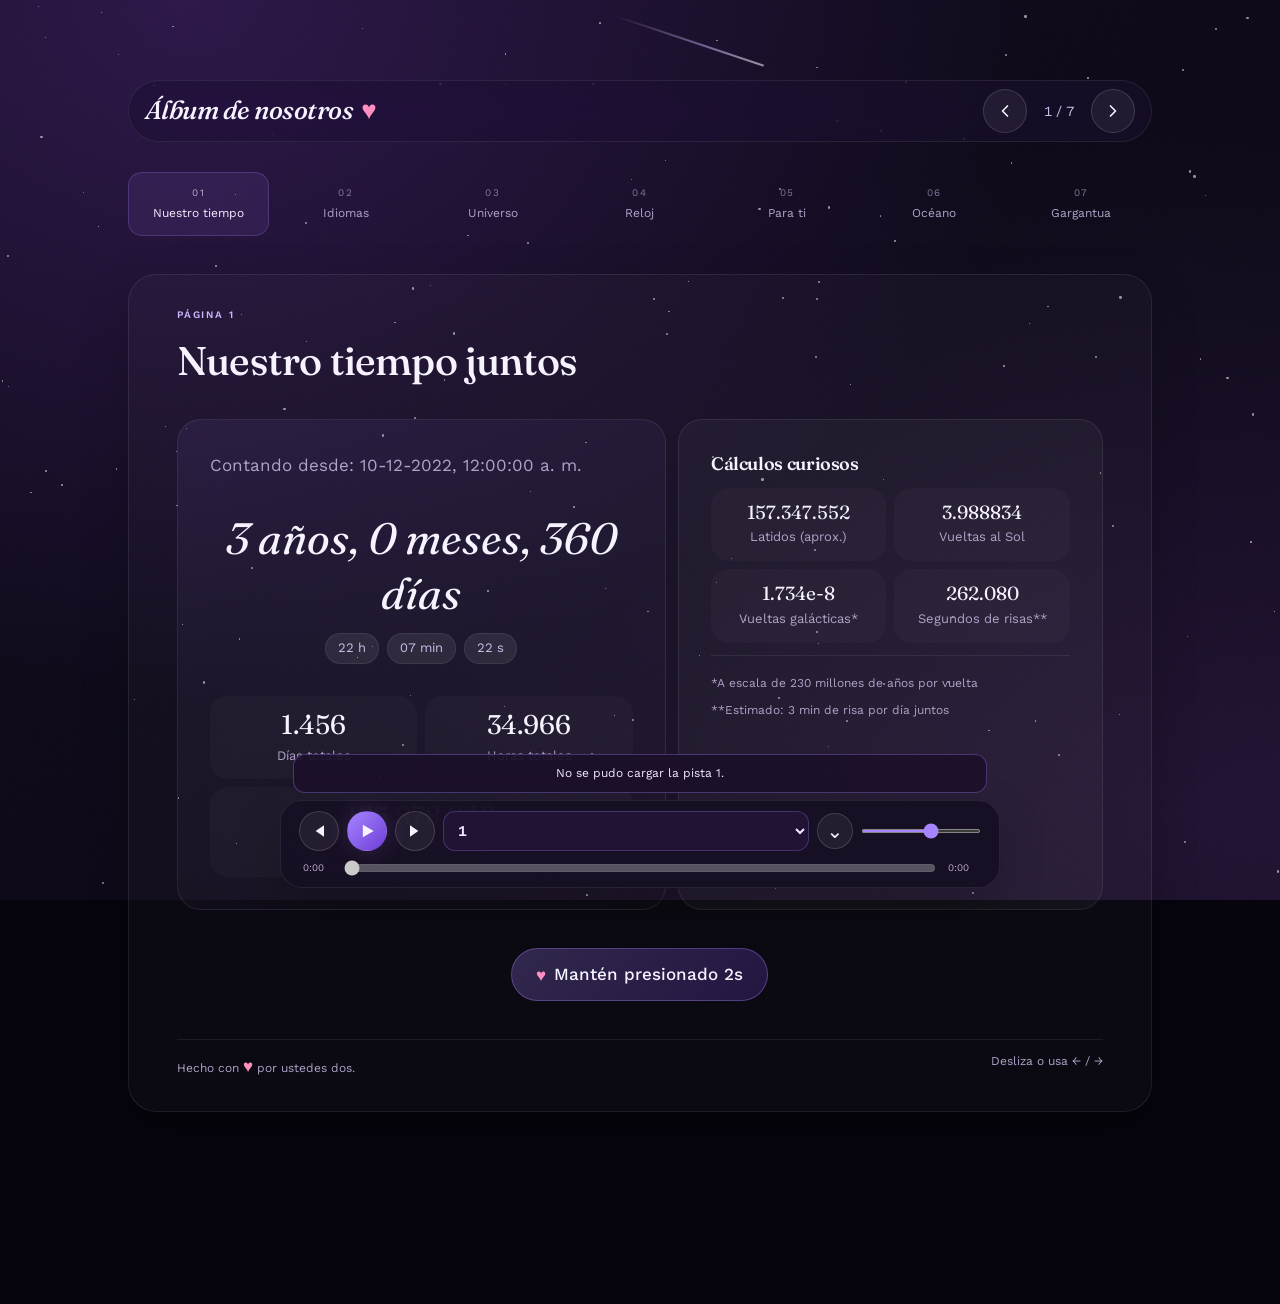
==== commit ab8366b4: "Ocean y Gargantua" ====
--- a/index.html
+++ b/index.html
@@ -11,7 +11,7 @@
   <link rel="preconnect" href="https://fonts.gstatic.com" crossorigin>
   <link href="https://fonts.googleapis.com/css2?family=Fraunces:ital,opsz,wght@0,9..144,300..700;1,9..144,300..700&family=Work+Sans:wght@300;400;500;600;700&display=swap" rel="stylesheet">
   <meta name="description" content="Álbum romántico interactivo: contador, te amo en muchos idiomas, estrellas fugaces, viaje cósmico y un reloj de arena infinito." />
-  <link rel="stylesheet" href="css/style.css?v=20261001-answers">
+  <link rel="stylesheet" href="css/style.css?v=20261007-audio7">
 </head>
 <body>
   <div id="starfield"></div>
@@ -25,7 +25,7 @@
             <path d="M15 18l-6-6 6-6"/>
           </svg>
         </button>
-        <span class="header__page" id="pager" aria-live="polite">1 / 5</span>
+        <span class="header__page" id="pager" aria-live="polite">1 / 7</span>
         <button class="btn-icon" id="next" aria-label="Página siguiente">
           <svg viewBox="0 0 24 24" fill="none" stroke="currentColor" stroke-width="2" stroke-linecap="round" stroke-linejoin="round">
             <path d="M9 18l6-6-6-6"/>
@@ -39,6 +39,8 @@
       <button type="button" class="chapter" data-chapter="2" aria-controls="chapter-3"><span aria-hidden="true">03</span>Universo</button>
       <button type="button" class="chapter" data-chapter="3" aria-controls="chapter-4"><span aria-hidden="true">04</span>Reloj</button>
       <button type="button" class="chapter" data-chapter="4" aria-controls="chapter-5"><span aria-hidden="true">05</span>Para ti</button>
+      <button type="button" class="chapter" data-chapter="5" aria-controls="chapter-6"><span aria-hidden="true">06</span>Océano</button>
+      <button type="button" class="chapter" data-chapter="6" aria-controls="chapter-7"><span aria-hidden="true">07</span>Gargantua</button>
     </nav>
 
     <section class="page page--active" data-page="1" id="chapter-1">
@@ -149,6 +151,11 @@
           <canvas id="vizCanvas"></canvas>
         </div>
 
+        <div class="language-tools">
+          <label for="languageSearch">Encuentra tus palabras</label>
+          <input id="languageSearch" type="search" placeholder="Buscar un idioma o una frase…" autocomplete="off" aria-controls="loveGrid" />
+          <p id="languageCount" role="status"></p>
+        </div>
         <div class="love-grid" id="loveGrid"></div>
 
         <h3 class="section-heading">Razones por las que te amo</h3>
@@ -342,6 +349,29 @@
       </div>
     </section>
 
+    <section class="page page--ocean" data-page="6" id="chapter-6" aria-label="Nuestro océano bioluminiscente">
+      <iframe id="oceanFrame" title="Nuestro océano: álbum submarino 3D" data-src="oceano.html?v=20261007-gargantua" allow="fullscreen"></iframe>
+      <a class="ocean-expand" href="oceano.html">Abrir océano a pantalla completa ↗</a>
+    </section>
+
+    <section class="page page--gargantua" data-page="7" id="chapter-7" aria-labelledby="gargantuaTitle">
+      <canvas id="gargantuaCanvas" role="img" tabindex="0" aria-label="Gargantua interactivo. Flechas para orbitar, más y menos para zoom, Inicio para restablecer" aria-describedby="gargantuaHelp"></canvas>
+      <div class="gargantua-vignette" aria-hidden="true"></div>
+      <header class="gargantua-header">
+        <button type="button" class="gargantua-button" id="gargantuaBack">← Volver al océano</button>
+        <span class="gargantua-coordinate">CAPÍTULO 07 / MÁS ALLÁ DEL TIEMPO</span>
+        <button type="button" class="gargantua-button" id="gargantuaHome">Inicio ↗</button>
+      </header>
+      <div class="gargantua-heading"><span class="gargantua-eyebrow">LA GRAVEDAD DE LO QUE SIENTO</span><h2 id="gargantuaTitle">Gargantua</h2><p>Hasta donde el tiempo se detiene.</p><p id="gargantuaHelp">Arrastra para orbitar · Rueda o pellizco para acercarte</p></div>
+      <div class="gargantua-controls" role="group" aria-label="Controles de Gargantua">
+        <button type="button" class="gargantua-button" id="gargantuaPause" aria-pressed="false" disabled>Pausar materia</button>
+        <label>Distancia<input id="gargantuaZoom" type="range" min="1.8" max="45" step=".1" value="23" disabled /></label>
+        <label>Luminosidad<input id="gargantuaExposure" type="range" min=".7" max="3" step=".1" value="1.8" disabled /></label>
+        <button type="button" class="gargantua-button" id="gargantuaReset" disabled>Restablecer vista</button>
+      </div>
+      <p id="gargantuaStatus" class="gargantua-status" role="status">Preparando la luz…</p>
+    </section>
+
     <div id="finalMessageModal" class="modal" aria-hidden="true" role="dialog" aria-modal="true">
       <div class="modal__backdrop" data-close></div>
       <div class="modal__dialog modal__dialog--final" role="document">
@@ -365,6 +395,7 @@
   </div>
 
   <div id="player" class="player" role="region" aria-label="Música del álbum">
+    <audio id="albumAudio" preload="metadata" loop></audio>
     <button class="btn-icon btn-icon--player" id="prevTrack" aria-label="Pista anterior">
       <svg viewBox="0 0 24 24" fill="currentColor" stroke="none">
         <path d="M6 5v14M18 5 8 12l10 7V5z"/>
@@ -376,7 +407,8 @@
         <path d="M18 5v14M6 5l10 7-10 7V5z"/>
       </svg>
     </button>
-    <span id="nowPlaying" class="player__track"></span>
+    <select id="nowPlaying" class="player__track" aria-label="Seleccionar pista" aria-describedby="playerStatus"></select>
+    <span id="playerStatus" class="player__status" role="status"></span>
     <button type="button" class="btn-icon player__collapse" id="collapsePlayer" aria-label="Contraer reproductor" aria-expanded="true" aria-controls="playerTimeline">⌄</button>
     <input id="vol" type="range" min="0" max="1" step="0.01" value="0.6" aria-label="Volumen" class="player__volume" />
     <div class="player__timeline" id="playerTimeline">
@@ -386,6 +418,6 @@
     </div>
   </div>
 
-  <script src="js/app.js?v=20261001-answers"></script>
+  <script src="js/app.js?v=20261007-audio7"></script>
 </body>
 </html>
--- a/css/style.css
+++ b/css/style.css
@@ -1256,7 +1256,7 @@
   }
 }
 
-/* Correcciones funcionales: visibilidad, foco y controles móviles. */
+
 .page:not(.page--active) { display: none; }
 .btn-icon > svg { width: 20px; height: 20px; flex-shrink: 0; }
 #hgCanvas { display: block; width: 100%; height: 100%; border-radius: var(--radius-xl); }
@@ -1271,7 +1271,7 @@
 }
 @media (max-width: 600px) { .stats-grid--2, .stats-grid--3 { grid-template-columns: repeat(2, minmax(0, 1fr)); } .stats-grid--3 .stat-card:last-child { grid-column: 1 / -1; } .stat-value--small { font-size: 16px; } }
 
-/* Álbum: capítulos, lectura y un rincón secreto. */
+
 :root {
   --text-muted: #b0a3c9;
   --glass-bg: rgba(255,255,255,.025);
@@ -1392,7 +1392,7 @@
 }
 
 
-/* Canvas scenes: reserve space for artwork, copy and controls separately. */
+
 .page--cosmic.page--active { display: flex; flex-direction: column; gap: 0; }
 .page--cosmic { min-height: 0; overflow: hidden; padding: 0; border: 1px solid rgba(180,160,220,.14); background: #0b0a16; }
 .page--cosmic .scene-controls { position: static; padding: 16px 18px; margin: 0; border-bottom: 1px solid rgba(190,170,220,.09); background: rgba(255,255,255,.015); }
@@ -1449,7 +1449,7 @@
   .hourglass-ending .hourglass-text { font-size: 18px; }
 }
 
-/* The entry keeps the existing header heart; the invitation has no public link. */
+
 .reunion-entry { padding: 0; border: 0; background: none; color: var(--accent-rose); font: inherit; line-height: inherit; cursor: default; touch-action: none; user-select: none; -webkit-user-select: none; -webkit-touch-callout: none; }
 .modal__dialog--reunion-gate { max-width: 370px; background: #1b1229; }
 .reunion-form { display: grid; gap: 14px; }
@@ -1465,7 +1465,7 @@
 .reunion-actions .scene-button { font-size: 12px; }
 @media(prefers-reduced-motion:reduce){.reunion-question {transition:none;}}
 
-/* Bounded positions keep the playful answer inside the dialog on touch screens. */
+
 .modal__dialog--reunion [hidden] { display: none !important; }
 .reunion-choices { margin: 0 auto 12px; width: min(100%,360px); }
 .reunion-choices button { min-width: 88px; min-height: 48px; touch-action: manipulation; }
@@ -1483,3 +1483,55 @@
 @keyframes kitty-shimmer { from { opacity: .35; } to { opacity: 1; } }
 @media (max-height: 760px) { .modal__dialog--reunion { padding-top: 32px; } #reunionCanvas { height: 200px; } .reunion-question { margin-bottom: 16px; font-size: 25px; } }
 @media (prefers-reduced-motion: reduce) { .reunion-kitty,.kitty-sparkles { animation: none; } }
+
+
+.chapters { grid-template-columns:repeat(6,minmax(0,1fr)); }
+.page--ocean { padding:0!important; overflow:hidden; background:#030b14; }
+#oceanFrame { display:block; width:100%; height:clamp(640px,80svh,900px); border:0; background:#030b14; }
+.ocean-expand { display:block; padding:12px 18px; color:#a9d8d8; font-size:11px; text-align:right; text-decoration:none; border-top:1px solid #8df4e41c; }
+.ocean-expand:hover { color:#fff; }
+@media(max-width:600px) { .chapters { grid-template-columns:repeat(3,minmax(0,1fr)); } #oceanFrame { height:680px; } }
+
+.language-tools { display:grid; grid-template-columns:1fr auto; gap:10px 16px; align-items:center; margin:22px 0 18px; }
+.language-tools label { grid-column:1/-1; font:400 20px var(--font-display); }
+.language-tools input { min-width:0; width:100%; min-height:46px; padding:12px 16px; border:1px solid var(--glass-border); border-radius:12px; color:var(--text-primary); background:rgba(255,255,255,.04); font:inherit; font-size:13px; }
+.language-tools p { color:var(--text-secondary); font-size:11px; }
+.love[hidden] { display:none!important; }.love bdi { display:block; }
+@media(max-width:600px){.language-tools{grid-template-columns:1fr;}.language-tools p{min-height:18px;}}
+
+
+.chapters { grid-template-columns:repeat(7,minmax(0,1fr)); }
+.page:not(.page--active) { display:none!important;opacity:0;pointer-events:none; }
+.page.page--active { pointer-events:auto; }
+.page--gargantua { position:fixed!important;inset:0;z-index:60;width:100vw;height:100vh;height:100dvh;min-height:0!important;padding:0!important;margin:0!important;border:0!important;border-radius:0!important;overflow:hidden;background:#020004;isolation:isolate;animation:none!important;transform:none!important; }
+body.gargantua-active { overflow:hidden; }
+body.gargantua-active #starfield,body.gargantua-active .app>.header,body.gargantua-active .app>.chapters,body.gargantua-active .modal { display:none!important;opacity:0!important;pointer-events:none!important; }
+body.gargantua-active .app { transform:none!important;filter:none!important;backdrop-filter:none!important; }
+body.gargantua-active #player { z-index:75; }
+#gargantuaCanvas { position:absolute;inset:0;z-index:0;display:block;width:100%;height:100%;touch-action:none;cursor:grab;user-select:none;-webkit-user-select:none; }
+#gargantuaCanvas.is-dragging { cursor:grabbing; }
+#gargantuaCanvas:focus-visible { outline:1px solid #e0b4ed88;outline-offset:-6px; }
+.page--gargantua { touch-action:none;overscroll-behavior:none; }
+#gargantuaHelp { font-size:10px;letter-spacing:.02em;color:#aa90bd;margin-top:12px;max-width:300px; }
+.gargantua-vignette { position:absolute;inset:0;z-index:1;pointer-events:none;background:linear-gradient(180deg,#020004a6,transparent 29%,transparent 72%,#020004bb); }
+.gargantua-header { position:absolute;top:max(22px,env(safe-area-inset-top));left:4%;right:4%;z-index:3;display:flex;align-items:center;justify-content:space-between;gap:12px; }
+.gargantua-button { border:1px solid #d9b3ef30;background:#0e071a88;color:#eadcf5;font:500 11px var(--font-body);padding:11px 16px;min-height:44px;border-radius:30px;cursor:pointer;backdrop-filter:blur(12px);transition:border-color .2s,background .2s; }
+.gargantua-button:hover:not(:disabled) { border-color:#e4adf2a6;background:#23102a; }.gargantua-button:disabled { opacity:.4;cursor:wait; }.gargantua-button:focus-visible { outline:2px solid #e8baf5;outline-offset:4px; }
+.gargantua-coordinate,.gargantua-eyebrow { font:400 9px var(--font-body);letter-spacing:.22em;color:#a58bb8; }
+.gargantua-heading { position:absolute;top:15%;left:7%;z-index:2;pointer-events:none; }
+.gargantua-heading h2 { font:400 clamp(38px,5vw,70px)/1.1 var(--font-display);letter-spacing:-.045em;color:#f3e8ff;margin:13px 0 10px;text-shadow:0 3px 25px #000; }
+.gargantua-heading p { font:400 12px/1.8 var(--font-body);color:#c8b4d6; }
+.gargantua-controls { position:absolute;z-index:3;bottom:calc(var(--player-h) + 60px);left:50%;transform:translateX(-50%);display:flex;align-items:center;justify-content:center;gap:20px;padding:14px 18px;border:1px solid #bc91d023;border-radius:18px;background:#0a0312a6;backdrop-filter:blur(16px);width:max-content;max-width:92%; }
+.gargantua-controls label { display:grid;gap:8px;font:400 10px var(--font-body);letter-spacing:.04em;color:#bfa9cc; }.gargantua-controls input { width:110px;accent-color:#d68ce9;min-height:22px; }.gargantua-controls input:focus-visible { outline:1px solid #dba3ec;outline-offset:4px; }
+.gargantua-status { position:absolute;z-index:2;bottom:calc(var(--player-h) + 160px);left:10%;right:10%;text-align:center;font:400 11px/1.7 var(--font-body);color:#c9abd9;pointer-events:none; }
+@media(max-width:767px) { .chapters { grid-template-columns:repeat(4,minmax(0,1fr)); }.gargantua-header { top:max(13px,env(safe-area-inset-top)); }.gargantua-coordinate { display:none; }.gargantua-button { font-size:10px;padding:10px 13px; }.gargantua-heading { top:15%;left:7%; }.gargantua-eyebrow { font-size:7px; }.gargantua-heading h2 { font-size:44px; }.gargantua-heading p { font-size:10px; }.gargantua-controls { display:grid;grid-template-columns:1fr 1fr;gap:12px 20px;width:min(340px,92%);padding:12px;bottom:calc(var(--player-h) + 40px); }.gargantua-controls input { width:100%; }.gargantua-controls label:nth-child(2) { grid-column:1;grid-row:2; }.gargantua-controls label:nth-child(3) { grid-column:2;grid-row:2; }.gargantua-controls button { padding:8px;min-height:40px; }.gargantua-status { bottom:calc(var(--player-h) + 190px);font-size:10px; } }
+@media(max-height:550px) { .gargantua-heading { top:23%; }.gargantua-heading h2 { font-size:34px; }.gargantua-heading p,.gargantua-eyebrow { display:none; }.gargantua-controls { bottom:calc(var(--player-h) + 15px);display:flex;gap:12px;padding:8px 12px; }.gargantua-controls input { width:75px; }.gargantua-controls button { font-size:9px;min-height:36px; }.gargantua-status { bottom:calc(var(--player-h) + 90px); } }
+@media(prefers-reduced-motion:reduce) { .gargantua-button { transition:none; } }
+.gargantua-heading { top:11%; }
+.gargantua-controls { bottom:calc(var(--player-h) + 20px); }
+@media(max-height:550px) { .gargantua-heading { top:20%; }.gargantua-controls { bottom:calc(var(--player-h) + 15px); } }
+select.player__track { flex:1;max-width:none;min-width:48px;min-height:40px;padding:6px 10px;border:1px solid #a684ff45;border-radius:12px;background:#211333;color:#f3e8ff;font:600 15px var(--font-body);font-variant-numeric:tabular-nums;cursor:pointer; }
+select.player__track.is-playing { border-color:#c9a4ff;box-shadow:0 0 16px #a684ff24; }
+select.player__track:focus-visible { outline:2px solid #cab6ff;outline-offset:3px; }
+.player__status { position:absolute;left:12px;right:12px;bottom:calc(100% + 8px);padding:9px 14px;border:1px solid #a684ff55;border-radius:12px;background:#1c102bec;color:#f3e8ff;font-size:12px;text-align:center; }
+.player__status:empty { display:none; }
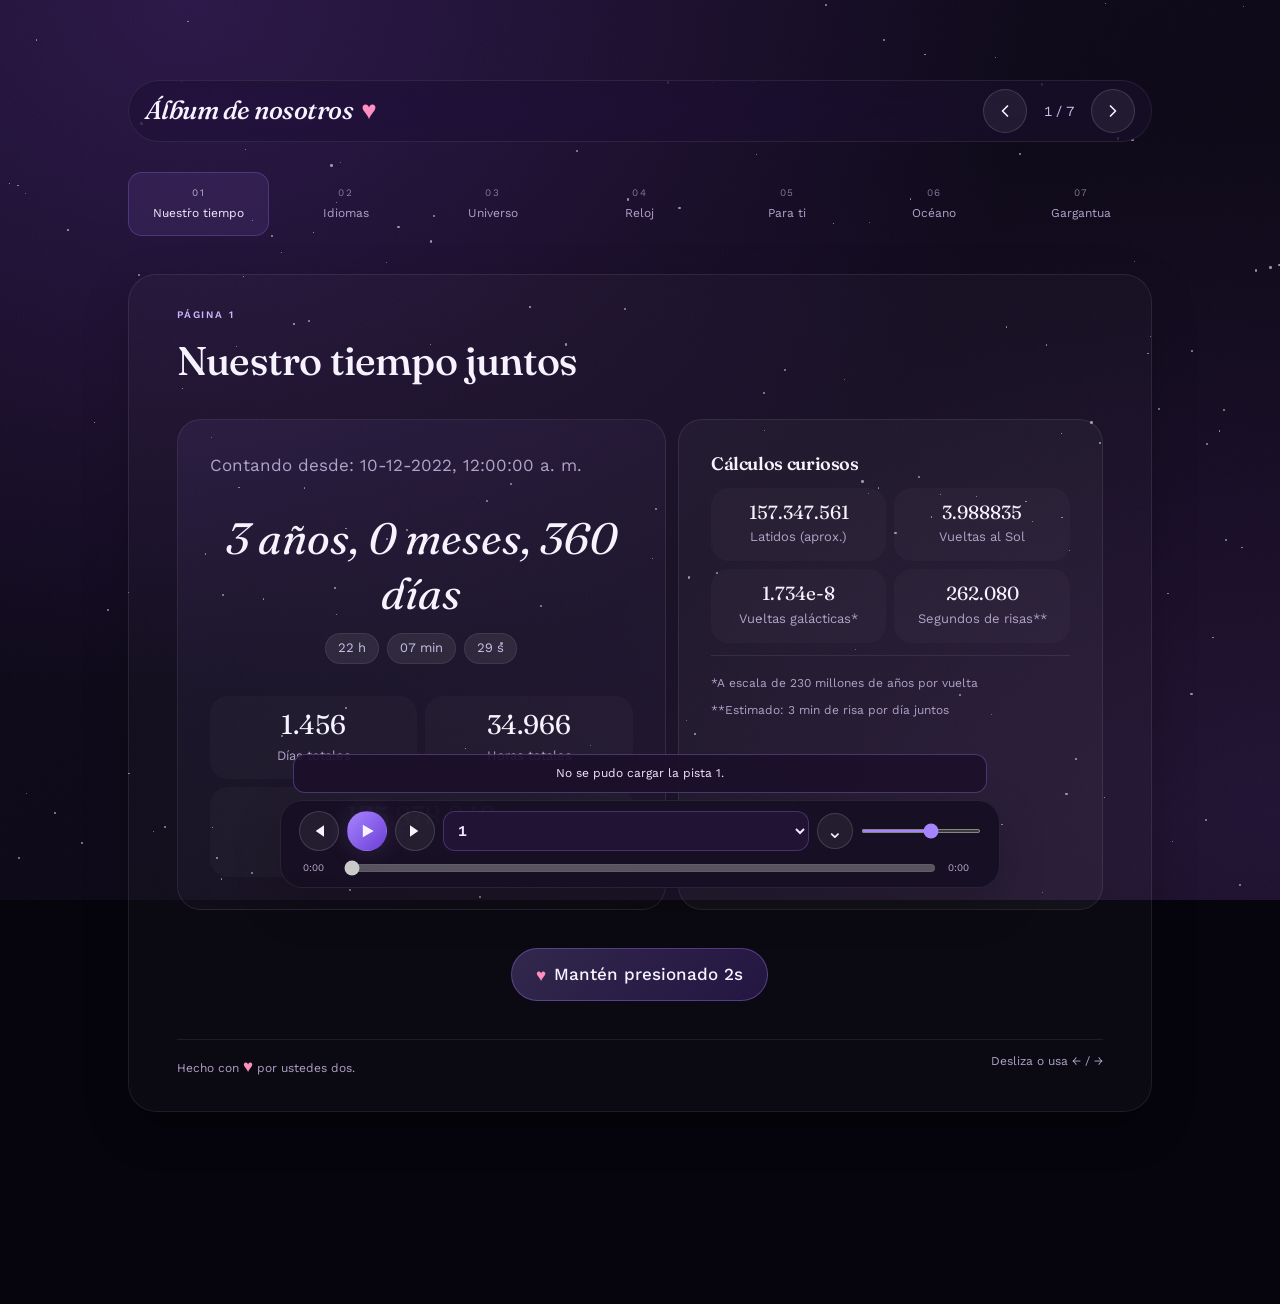
==== commit 3ace4e5d: "gargantua" ====
--- a/index.html
+++ b/index.html
@@ -11,7 +11,7 @@
   <link rel="preconnect" href="https://fonts.gstatic.com" crossorigin>
   <link href="https://fonts.googleapis.com/css2?family=Fraunces:ital,opsz,wght@0,9..144,300..700;1,9..144,300..700&family=Work+Sans:wght@300;400;500;600;700&display=swap" rel="stylesheet">
   <meta name="description" content="Álbum romántico interactivo: contador, te amo en muchos idiomas, estrellas fugaces, viaje cósmico y un reloj de arena infinito." />
-  <link rel="stylesheet" href="css/style.css?v=20261007-audio7">
+  <link rel="stylesheet" href="css/style.css?v=20261010-cinematic">
 </head>
 <body>
   <div id="starfield"></div>
@@ -355,20 +355,31 @@
     </section>
 
     <section class="page page--gargantua" data-page="7" id="chapter-7" aria-labelledby="gargantuaTitle">
-      <canvas id="gargantuaCanvas" role="img" tabindex="0" aria-label="Gargantua interactivo. Flechas para orbitar, más y menos para zoom, Inicio para restablecer" aria-describedby="gargantuaHelp"></canvas>
+      <canvas id="gargantuaCanvas" role="img" tabindex="0" aria-label="Gargantua interactivo. Flechas para orbitar, más y menos para zoom, Enter para lanzar una estrella, Inicio para restablecer" aria-describedby="gargantuaHelp"></canvas>
       <div class="gargantua-vignette" aria-hidden="true"></div>
       <header class="gargantua-header">
         <button type="button" class="gargantua-button" id="gargantuaBack">← Volver al océano</button>
         <span class="gargantua-coordinate">CAPÍTULO 07 / MÁS ALLÁ DEL TIEMPO</span>
-        <button type="button" class="gargantua-button" id="gargantuaHome">Inicio ↗</button>
+        <div class="gargantua-header-actions"><button type="button" class="gargantua-button" id="gargantuaCinema" aria-pressed="false" disabled>Modo cine</button><button type="button" class="gargantua-button" id="gargantuaHome">Inicio ↗</button></div>
       </header>
-      <div class="gargantua-heading"><span class="gargantua-eyebrow">LA GRAVEDAD DE LO QUE SIENTO</span><h2 id="gargantuaTitle">Gargantua</h2><p>Hasta donde el tiempo se detiene.</p><p id="gargantuaHelp">Arrastra para orbitar · Rueda o pellizco para acercarte</p></div>
-      <div class="gargantua-controls" role="group" aria-label="Controles de Gargantua">
+      <div class="gargantua-heading"><span class="gargantua-eyebrow">LA GRAVEDAD DE LO QUE SIENTO</span><h2 id="gargantuaTitle">Gargantua</h2><p>Hasta donde el tiempo se detiene.</p><p id="gargantuaHelp">Arrastra para orbitar · Toca para lanzar una estrella<br>Rueda o pellizco para acercarte</p>
+        <aside id="gargantuaSignalPanel" class="gargantua-signal" aria-label="Nuestra señal" hidden>
+          <div id="gargantuaSignalSearch"><span class="gargantua-eyebrow">DOS LUCES · UNA COINCIDENCIA</span><h3>Encuentra nuestro punto de vista.</h3><p id="gargantuaSignalHint">Acerca las dos estrellas hasta que sean una.</p><meter id="gargantuaSignalMeter" min="0" max="1" value="0" aria-label="Alineación de las estrellas"></meter><button type="button" class="gargantua-text-button" id="gargantuaSignalAssist">Seguir la señal</button></div>
+          <div id="gargantuaSignalRevealed" hidden><span class="gargantua-eyebrow">TE ENCONTRARÍA EN CUALQUIER UNIVERSO</span><p class="gargantua-quote" tabindex="-1">Incluso aquí,<br>volvería a encontrarte.</p><button type="button" class="gargantua-text-button" id="gargantuaSignalReplay">Volver a alinear</button></div>
+          <button type="button" class="gargantua-signal-close" id="gargantuaSignalClose" aria-label="Cerrar nuestra señal">×</button>
+        </aside>
+      </div>
+      <button type="button" class="gargantua-ocean-link" id="gargantuaBridge" aria-expanded="false" aria-controls="gargantuaBridgePanel" aria-label="Estrellas del océano"><span aria-hidden="true">✧</span><span class="gargantua-bridge-label">Del océano al cielo</span><span id="gargantuaBridgeCount">0 / 5</span></button>
+      <aside id="gargantuaBridgePanel" class="gargantua-bridge-panel" aria-labelledby="gargantuaBridgeTitle" hidden><button type="button" class="gargantua-signal-close" id="gargantuaBridgeClose" aria-label="Cerrar estrellas del océano">×</button><span class="gargantua-eyebrow">LA MISMA HISTORIA, OTRA LUZ</span><h3 id="gargantuaBridgeTitle">Tus perlas también<br>son estrellas.</h3><p id="gargantuaBridgeCopy">Cada perla que abras encenderá una estrella aquí.</p><ol id="gargantuaBridgeList"></ol><button type="button" class="gargantua-button" id="gargantuaOceanVisit">Seguir en el océano ↗</button></aside>
+      <div id="gargantuaTools" class="gargantua-tools" role="group" aria-label="Explorar Gargantua"><button type="button" class="gargantua-button" id="gargantuaSignal" aria-pressed="false" disabled>Buscar señal</button><button type="button" class="gargantua-button" id="gargantuaLaunch" disabled>Lanzar estrella <span aria-hidden="true">✦</span></button><button type="button" class="gargantua-button" id="gargantuaSettings" aria-expanded="false" aria-controls="gargantuaSettingsPanel">Ajustes</button></div>
+      <div class="gargantua-controls" id="gargantuaSettingsPanel" role="group" aria-label="Controles de Gargantua" hidden>
         <button type="button" class="gargantua-button" id="gargantuaPause" aria-pressed="false" disabled>Pausar materia</button>
         <label>Distancia<input id="gargantuaZoom" type="range" min="1.8" max="45" step=".1" value="23" disabled /></label>
-        <label>Luminosidad<input id="gargantuaExposure" type="range" min=".7" max="3" step=".1" value="1.8" disabled /></label>
+        <label>Luminosidad<input id="gargantuaExposure" type="range" min=".7" max="3" step=".05" value="1.35" disabled /></label>
         <button type="button" class="gargantua-button" id="gargantuaReset" disabled>Restablecer vista</button>
       </div>
+      <button type="button" class="gargantua-button gargantua-cinema-exit" id="gargantuaCinemaExit" hidden>Salir del modo cine ↗</button>
+      <p id="gargantuaFeedback" class="gargantua-feedback" role="status"></p>
       <p id="gargantuaStatus" class="gargantua-status" role="status">Preparando la luz…</p>
     </section>
 
@@ -418,6 +429,6 @@
     </div>
   </div>
 
-  <script src="js/app.js?v=20261007-audio7"></script>
+  <script src="js/app.js?v=20261010-cinematic"></script>
 </body>
 </html>
--- a/css/style.css
+++ b/css/style.css
@@ -1535,3 +1535,54 @@
 select.player__track:focus-visible { outline:2px solid #cab6ff;outline-offset:3px; }
 .player__status { position:absolute;left:12px;right:12px;bottom:calc(100% + 8px);padding:9px 14px;border:1px solid #a684ff55;border-radius:12px;background:#1c102bec;color:#f3e8ff;font-size:12px;text-align:center; }
 .player__status:empty { display:none; }
+
+.gargantua-heading { z-index:3;max-width:360px; }
+.gargantua-header-actions { display:flex;gap:8px; }
+.gargantua-tools { position:absolute;z-index:4;bottom:calc(var(--player-h) + 20px);left:50%;transform:translateX(-50%);display:flex;gap:8px;width:max-content;max-width:94%;padding:7px;border:1px solid #bc91d023;border-radius:36px;background:#0a031299;backdrop-filter:blur(12px); }
+.gargantua-tools .gargantua-button { background:transparent;border-color:transparent;white-space:nowrap; }
+.gargantua-tools .gargantua-button[aria-pressed=true],.gargantua-tools .gargantua-button[aria-expanded=true] { color:#fff0ff;background:#b17cdd20;border-color:#d1a6ed45; }
+.gargantua-controls { bottom:calc(var(--player-h) + 88px); }
+.gargantua-ocean-link { position:absolute;top:12%;right:4%;z-index:4;display:flex;align-items:center;gap:10px;padding:10px 13px;border:1px solid #e8c88c24;border-radius:24px;background:#170d1980;color:#cbb99f;font:400 10px var(--font-body);cursor:pointer;backdrop-filter:blur(10px); }
+.gargantua-ocean-link>span:first-child { color:#f3d88f;font-size:19px; }.gargantua-ocean-link>span:last-child { font-size:9px;font-variant-numeric:tabular-nums; }
+.gargantua-ocean-link:focus-visible,.gargantua-text-button:focus-visible,.gargantua-signal-close:focus-visible { outline:2px solid #eac8ff;outline-offset:4px; }
+.gargantua-bridge-panel { position:absolute;z-index:6;right:4%;top:20%;width:min(320px,88vw);padding:28px;border:1px solid #dfc7a140;border-radius:22px;background:#100b18eb;backdrop-filter:blur(20px);box-shadow:0 20px 80px #0009; }
+.gargantua-bridge-panel h3 { margin:18px 0 12px;font:400 28px/1.15 var(--font-display);color:#f4e4ca; }
+.gargantua-bridge-panel>p { font:400 11px/1.8 var(--font-body);color:#beadc6; }
+.gargantua-bridge-panel ol { list-style:none;margin:20px 0;display:grid;gap:7px; }
+.gargantua-bridge-panel li { display:flex;align-items:center;gap:15px;padding:10px;border-bottom:1px solid #b596c41a;color:#a595ac;font-size:11px; }
+.gargantua-bridge-panel li>span:first-child { font-size:9px;font-variant-numeric:tabular-nums; }.gargantua-bridge-panel li.is-discovered { color:#f4dca3; }.gargantua-bridge-panel li.is-discovered>span:first-child { text-shadow:0 0 12px #f3d88f; }
+.gargantua-signal { position:relative;margin-top:18px;padding:20px 24px 17px 18px;width:min(320px,86vw);border:1px solid #d0a3e338;border-radius:18px;background:#100719cc;backdrop-filter:blur(14px);pointer-events:auto; }
+.gargantua-signal h3 { margin:12px 0 8px;font:400 23px/1.2 var(--font-display);color:#f3e8ff; }
+.gargantua-signal p { font-size:10px;line-height:1.7; }.gargantua-signal meter { display:block;width:100%;height:5px;margin:14px 0 7px;accent-color:#c1a5e9; }
+.gargantua-signal meter::-webkit-meter-bar { background:#b394c522;border:0;border-radius:5px; }.gargantua-signal meter::-webkit-meter-optimum-value { background:linear-gradient(90deg,#89dce4,#e6b1e5,#f0ce94);border-radius:5px; }
+.gargantua-text-button { padding:8px 0;border:0;border-bottom:1px solid #d7a8ee50;background:none;color:#d5b6e4;font:400 10px var(--font-body);cursor:pointer; }
+.gargantua-signal-close { position:absolute;right:5px;top:5px;width:36px;height:36px;border:0;border-radius:50%;background:none;color:#ddc9e8;cursor:pointer;font-size:22px; }
+.is-signaling .gargantua-heading>p,.is-signaling .gargantua-heading>.gargantua-eyebrow { display:none; }.is-signaling .gargantua-heading h2 { font-size:32px;margin:6px 0; }
+.gargantua-signal .gargantua-quote { font:400 italic 28px/1.3 var(--font-display);color:#f7e7ff;margin:18px 0 14px; }
+.gargantua-feedback { position:absolute;z-index:3;left:5%;right:5%;bottom:calc(var(--player-h) + 91px);color:#d0b9dd;text-align:center;font:400 10px/1.6 var(--font-body);pointer-events:none; }.gargantua-feedback:empty { display:none; }
+.gargantua-cinema-exit { position:absolute;z-index:9;right:4%;top:max(22px,env(safe-area-inset-top)); }
+.is-cinema .gargantua-header,.is-cinema .gargantua-heading,.is-cinema .gargantua-tools,.is-cinema .gargantua-controls,.is-cinema .gargantua-ocean-link,.is-cinema .gargantua-bridge-panel,.is-cinema .gargantua-feedback,.is-cinema .gargantua-status,body.gargantua-cinema #player { visibility:hidden;opacity:0;pointer-events:none; }
+.is-cinema .gargantua-vignette { background:linear-gradient(180deg,#02000475,transparent 20%,transparent 80%,#02000475); }
+@media(max-width:767px) { .gargantua-tools { gap:0; }.gargantua-tools .gargantua-button { padding:10px 12px; }.gargantua-ocean-link { top:auto;bottom:calc(var(--player-h) + 91px);right:50%;transform:translateX(50%);padding:6px 12px;font-size:9px; }.gargantua-feedback { bottom:calc(var(--player-h) + 132px);font-size:9px; }.gargantua-controls { bottom:calc(var(--player-h) + 132px); }.gargantua-bridge-panel { top:12%;right:6%;max-height:calc(85dvh - var(--player-h));overflow:auto;padding:25px; }.gargantua-bridge-panel h3 { font-size:26px; }.gargantua-heading { max-width:86%; }.is-signaling .gargantua-heading { top:12%; }.is-signaling .gargantua-heading h2 { font-size:25px; }.gargantua-signal { margin-top:10px;padding:14px 25px 12px 14px; }.gargantua-signal h3 { font-size:20px;margin:10px 0 6px; }.gargantua-signal .gargantua-eyebrow { font-size:6px; }.gargantua-signal .gargantua-quote { font-size:25px; }.gargantua-cinema-exit { top:max(13px,env(safe-area-inset-top)); } }
+@media(max-height:550px) and (min-width:768px) { .gargantua-tools { bottom:calc(var(--player-h) + 12px); }.gargantua-controls { bottom:calc(var(--player-h) + 76px); }.gargantua-ocean-link { top:20%; }.gargantua-heading { top:20%; }.gargantua-signal { max-width:260px;padding:12px; }.gargantua-signal h3 { font-size:19px; }.is-signaling .gargantua-heading { top:14%; }.is-signaling .gargantua-heading h2 { display:none; }.gargantua-bridge-panel { top:16%;max-height:70vh;overflow:auto; } }
+@media(max-width:767px) { .gargantua-ocean-link { top:calc(11% + 46px);bottom:auto;right:7%;transform:none;gap:7px; }.gargantua-bridge-label { display:none; }.gargantua-ocean-link::after { content:'Océano';order:1; }.gargantua-ocean-link #gargantuaBridgeCount { order:2; }.gargantua-controls { bottom:calc(var(--player-h) + 88px); }.gargantua-feedback { bottom:calc(var(--player-h) + 90px); }.is-signaling .gargantua-ocean-link { visibility:hidden;pointer-events:none; } }
+.gargantua-heading .gargantua-signal p,.gargantua-signal .gargantua-eyebrow { display:block; }
+
+.page--gargantua { background:#030208; }
+.gargantua-vignette { background:linear-gradient(180deg,#03020877,transparent 24%,transparent 70%,#030208aa); }
+.gargantua-heading { top:12%;left:6%; }
+.gargantua-heading h2 { font-size:clamp(40px,5.5vw,78px);font-weight:400;letter-spacing:-.055em; }
+.gargantua-heading>p { color:#b4a8c7; }
+.gargantua-heading>.gargantua-eyebrow { font-size:8px;letter-spacing:.3em;color:#9183a9; }
+.gargantua-button { background:#100c1880;border-color:#dad1ed20;transition:background .3s,border-color .3s,color .3s; }
+.gargantua-tools { padding:6px;border-color:#cbb9e02b;background:#0a0716c9;box-shadow:0 10px 45px #0005,inset 0 1px 0 #ffffff05; }
+.gargantua-tools .gargantua-button { padding:12px 20px; }
+.gargantua-ocean-link { background:#15111a77;border-color:#e0c69d24; }
+.gargantua-signal { background:linear-gradient(135deg,#171222e8,#0b0714dd);border-color:#dfc6ed24;box-shadow:0 20px 80px #0004; }
+.gargantua-signal:not([hidden]),.gargantua-bridge-panel:not([hidden]),.gargantua-controls:not([hidden]) { animation:gargantua-panel .55s cubic-bezier(.2,.7,.2,1) both; }
+.gargantua-header,.gargantua-heading,.gargantua-tools,.gargantua-ocean-link { transition:opacity .5s,visibility .5s; }
+@keyframes gargantua-panel { from { opacity:0;filter:blur(5px); } to { opacity:1;filter:blur(0); } }
+@media(min-width:768px) { .gargantua-signal { width:290px; }.gargantua-signal .gargantua-quote { font-size:29px; } }
+@media(max-width:767px) { .gargantua-heading { top:12%; }.gargantua-heading h2 { font-size:45px; }.gargantua-tools .gargantua-button { padding:10px 13px; }.gargantua-ocean-link { top:calc(12% + 52px); }.gargantua-signal { width:min(310px,86vw); } }
+@media(max-height:550px) { .gargantua-heading { top:17%; }.gargantua-heading h2 { font-size:32px; }.gargantua-ocean-link { top:20%; }.is-signaling .gargantua-heading { top:16%; }.gargantua-signal { max-width:240px;padding:12px; }.gargantua-signal .gargantua-quote { font-size:22px; } }
+@media(prefers-reduced-motion:reduce) { .gargantua-header,.gargantua-heading,.gargantua-tools,.gargantua-ocean-link { transition:none; }.gargantua-signal:not([hidden]),.gargantua-bridge-panel:not([hidden]),.gargantua-controls:not([hidden]) { animation:none; } }
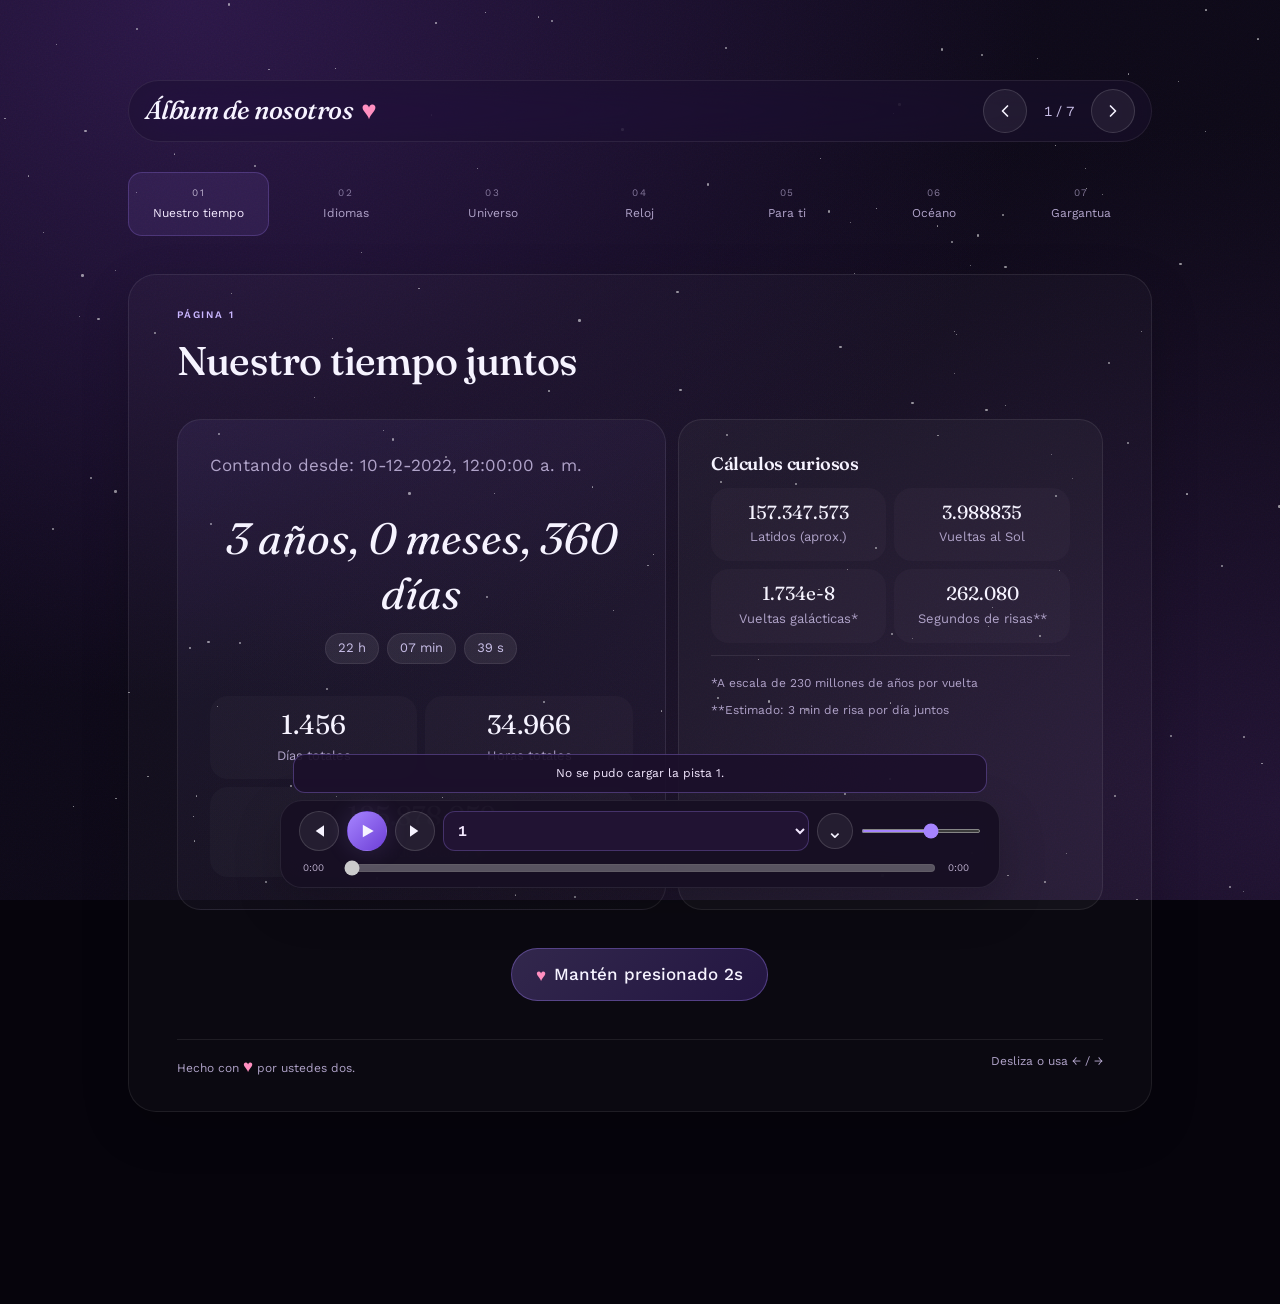
==== commit 0a31d8b7: "render" ====
--- a/index.html
+++ b/index.html
@@ -429,6 +429,6 @@
     </div>
   </div>
 
-  <script src="js/app.js?v=20261010-cinematic"></script>
+  <script src="js/app.js?v=20261010-native"></script>
 </body>
 </html>
